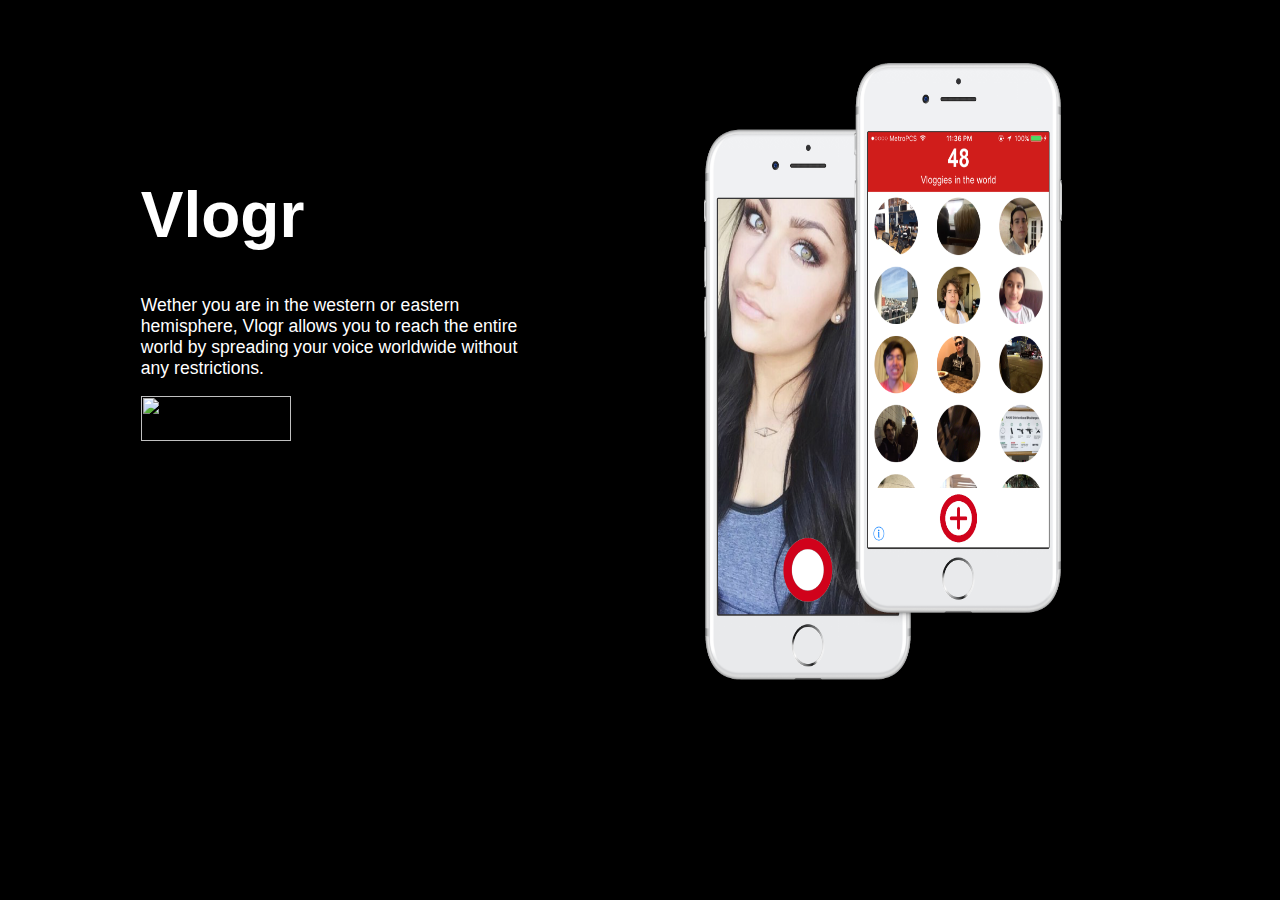
==== index.html @ fd60ba9f "files" ====
<!DOCTYPE html>


<head>
	<style type="text/css">

		* {
			font-family: "Montserrat", sans-serif;
			color: white;
		}

		html {

			background-image: url("./background.png");
			background-size: cover;
			background-repeat: no-repeat;
			background-position: center;

			background-color: black;

		}


		body {
			/*position: absolute;*/
			padding: 0;
			margin: 0;
		}



		.container {
			margin: 0;
			padding: 0;
			height: 100vh;
		}

/*Right Column*/
		.screenshotsImage {
			
			/*Position*/
			position: absolute;
			top: 7vh;
			left: 55vw;

			/*Dimensions*/
			height: 70%;
			width: 28%;

		}

/*Left Column */
		.downloadImage {

			width: 150px;
			height: 45px;
		}

		.leftColumn {
			position: absolute;
			top: 15vh;
			left: 11vw;

			height: 60vh;
			width: 30vw;
		}

		.productName {
			font-size: 4em;
			font-weight: bold;
		}

		.sell {
			font-size: 1.1em;

		}




/*Media Queries*/
		/*iphone*/
		@media (max-width: 600px){
			.leftColumn {
				width: 80vw;
				position: relative;
				left: 15%;
			}

			.screenshotsImage {
				display: none;
			}

			img {
				position: relative;
				left: 50px;
			}

			h1 {
				position: relative;
				left: 40px;


				color: white;
			}
		}


		@media (max-width: 800px){
	

			.screenshotsImage {
				height: 60%;
				width: 35%;
			}

		}

		/*iPhone 6 Plus*/
		@media (max-width: 414px) {

			.leftColumn {
				position: relative;
				top: 290px;

				margin: 0;
			}

			.productName {
				width: 100%;
				position: relative;
				left: 60px;
			}

			.downloadImage {
				position: relative;
				left: 70px;
			}

			.screenshotsImage {
				display: block;

				width: 180px;
				height: 220px;

				position: absolute;
				left: 130px;
			}

		}	


			/*iPhone 6*/
			@media (max-width: 375px) {
				.screenshotsImage {
					position: absolute;
					left: 100px;
				}

				.sell {
					position: relative;
					left: 15px;
				}

				.productName {
					position: relative;
					left: 50px;
				}

				.downloadImage {
					position: relative;
					left: 50px;
				}


				.leftColumn {
					position: relative;
					top: 270px;

					margin: 0;
				}
		}


		@media (max-width: 320px;) {
				.screenshotsImage {
						position: absolute;
						left: 79px;
					}

				.sell {
					position: relative;
					left: 28px;
				}
			}



	</style>

</head>

<body>

	<div class="container">

			<div class="leftColumn">
				<h1 class="productName">Vlogr</h1>
				<p class="sell">Wether you are in the western or eastern hemisphere, Vlogr allows you to reach the entire world by spreading your voice worldwide without any restrictions.</p>
				<img class="downloadImage" src="./AppStore.png">
			</div>
			
			<div class="rightColumn">
				<img class="screenshotsImage" src="./screenshots.png">
			</div>
			
	</div>
</body>
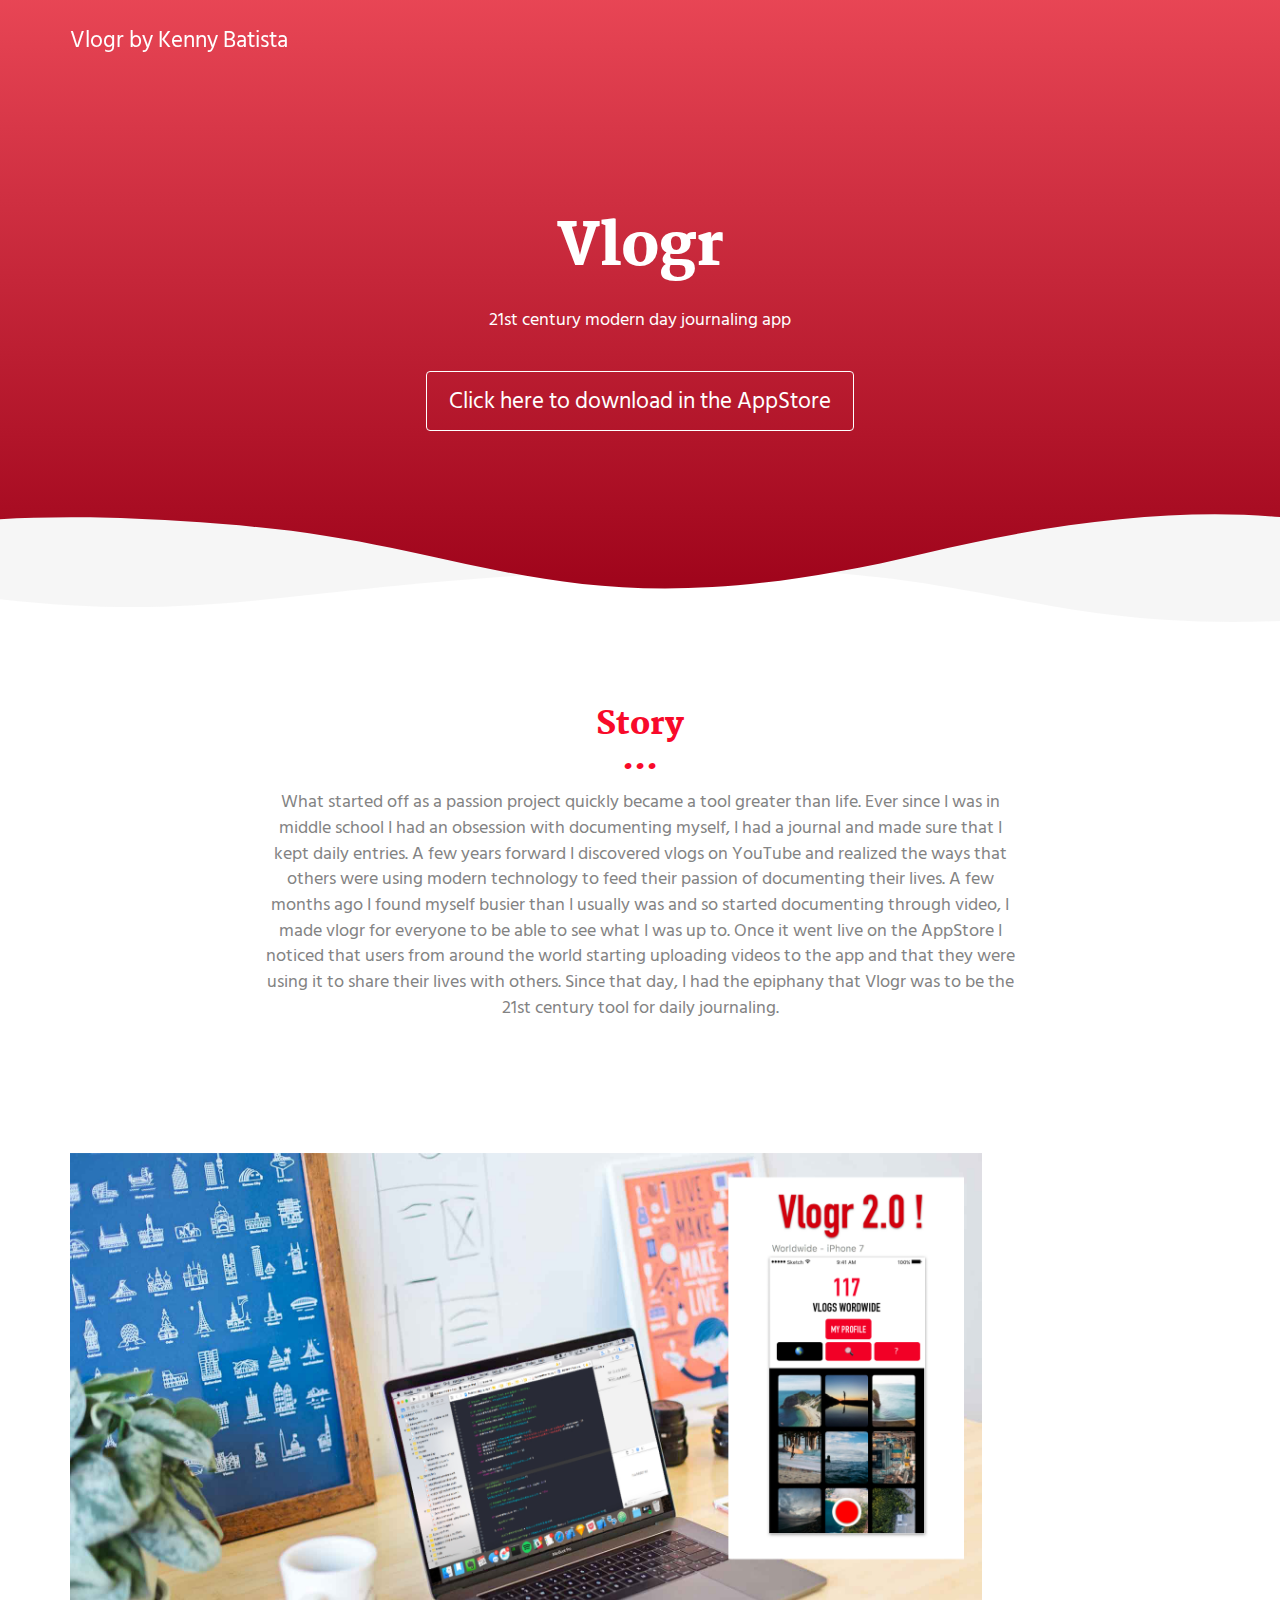
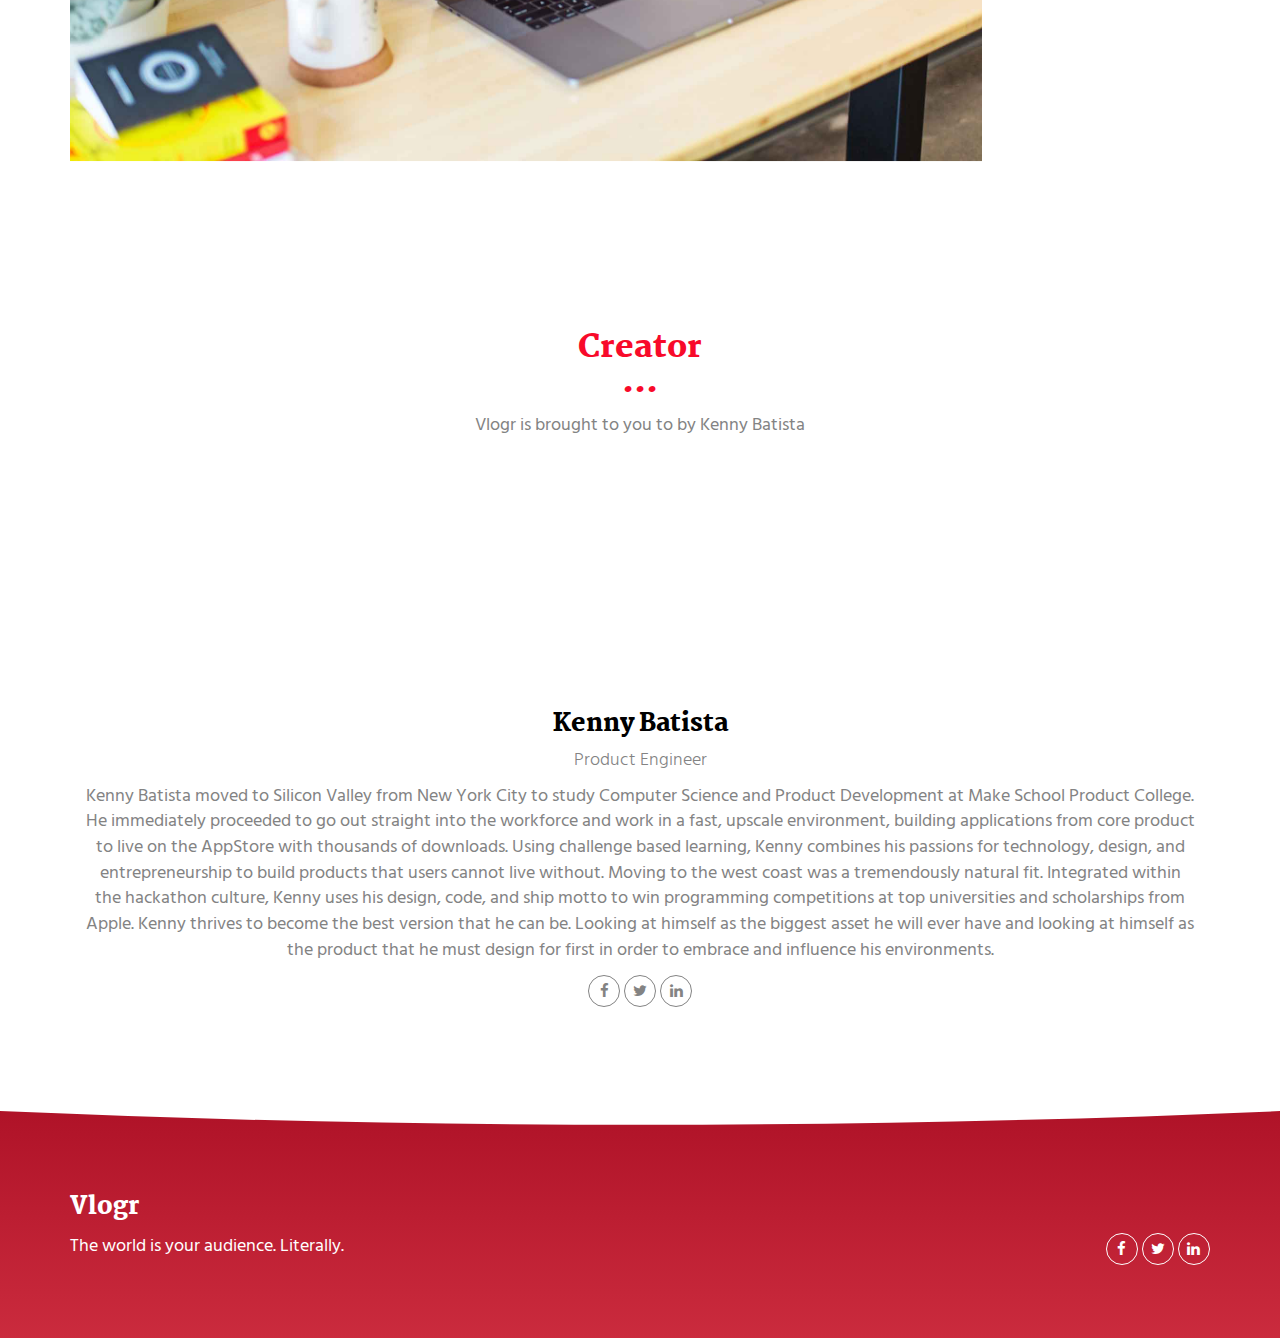
==== commit 411e9efc: "new files" ====
--- a/index.html
+++ b/index.html
@@ -1,218 +1,369 @@
 <!DOCTYPE html>
-
+<html lang="en">
 
 <head>
-	<style type="text/css">
-
-		* {
-			font-family: "Montserrat", sans-serif;
-			color: white;
-		}
-
-		html {
-
-			background-image: url("./background.png");
-			background-size: cover;
-			background-repeat: no-repeat;
-			background-position: center;
-
-			background-color: black;
-
-		}
-
-
-		body {
-			/*position: absolute;*/
-			padding: 0;
-			margin: 0;
-		}
-
-
-
-		.container {
-			margin: 0;
-			padding: 0;
-			height: 100vh;
-		}
-
-/*Right Column*/
-		.screenshotsImage {
-			
-			/*Position*/
-			position: absolute;
-			top: 7vh;
-			left: 55vw;
-
-			/*Dimensions*/
-			height: 70%;
-			width: 28%;
-
-		}
-
-/*Left Column */
-		.downloadImage {
-
-			width: 150px;
-			height: 45px;
-		}
-
-		.leftColumn {
-			position: absolute;
-			top: 15vh;
-			left: 11vw;
-
-			height: 60vh;
-			width: 30vw;
-		}
-
-		.productName {
-			font-size: 4em;
-			font-weight: bold;
-		}
-
-		.sell {
-			font-size: 1.1em;
-
-		}
-
-
-
-
-/*Media Queries*/
-		/*iphone*/
-		@media (max-width: 600px){
-			.leftColumn {
-				width: 80vw;
-				position: relative;
-				left: 15%;
-			}
-
-			.screenshotsImage {
-				display: none;
-			}
-
-			img {
-				position: relative;
-				left: 50px;
-			}
-
-			h1 {
-				position: relative;
-				left: 40px;
-
-
-				color: white;
-			}
-		}
-
-
-		@media (max-width: 800px){
-	
-
-			.screenshotsImage {
-				height: 60%;
-				width: 35%;
-			}
-
-		}
-
-		/*iPhone 6 Plus*/
-		@media (max-width: 414px) {
-
-			.leftColumn {
-				position: relative;
-				top: 290px;
-
-				margin: 0;
-			}
-
-			.productName {
-				width: 100%;
-				position: relative;
-				left: 60px;
-			}
-
-			.downloadImage {
-				position: relative;
-				left: 70px;
-			}
-
-			.screenshotsImage {
-				display: block;
-
-				width: 180px;
-				height: 220px;
-
-				position: absolute;
-				left: 130px;
-			}
-
-		}	
-
-
-			/*iPhone 6*/
-			@media (max-width: 375px) {
-				.screenshotsImage {
-					position: absolute;
-					left: 100px;
-				}
-
-				.sell {
-					position: relative;
-					left: 15px;
-				}
-
-				.productName {
-					position: relative;
-					left: 50px;
-				}
-
-				.downloadImage {
-					position: relative;
-					left: 50px;
-				}
-
-
-				.leftColumn {
-					position: relative;
-					top: 270px;
-
-					margin: 0;
-				}
-		}
-
-
-		@media (max-width: 320px;) {
-				.screenshotsImage {
-						position: absolute;
-						left: 79px;
-					}
-
-				.sell {
-					position: relative;
-					left: 28px;
-				}
-			}
-
-
-
-	</style>
-
-</head>
-
-<body>
-
-	<div class="container">
-
-			<div class="leftColumn">
-				<h1 class="productName">Vlogr</h1>
-				<p class="sell">Wether you are in the western or eastern hemisphere, Vlogr allows you to reach the entire world by spreading your voice worldwide without any restrictions.</p>
-				<img class="downloadImage" src="./AppStore.png">
-			</div>
-			
-			<div class="rightColumn">
-				<img class="screenshotsImage" src="./screenshots.png">
-			</div>
-			
-	</div>
-</body>
+  <meta charset="UTF-8">
+  <meta content="IE=edge" http-equiv="X-UA-Compatible">
+  <meta content="width=device-width,initial-scale=1" name="viewport">
+  <meta content="description" name="description">
+  <meta name="google" content="notranslate" />
+  <meta content="Vlogr App By Kenny Batista" name="author">
+
+  <!-- Disable tap highlight on IE -->
+  <meta name="msapplication-tap-highlight" content="no">
+
+
+  <link rel="apple-touch-icon" sizes="180x180" href="./assets/apple-icon-180x180.png">
+  <link href="./assets/favicon.ico" rel="icon">
+
+  <link href="" rel="stylesheet">
+
+
+  <title>Vlogr - Kenny Batista</title>
+
+<link href="./main.550dcf66.css" rel="stylesheet"></head>
+
+<body> <!-- Add your content of header -->
+<header>
+  <nav class="navbar navbar-default active">
+    <div class="container">
+      <div class="navbar-header">
+        <!-- <button type="button" class="navbar-toggle collapsed" data-toggle="collapse" data-target="#navbar-collapse" aria-expanded="false">
+          <span class="sr-only">Toggle navigation</span>
+          <span class="icon-bar"></span>
+          <span class="icon-bar"></span>
+          <span class="icon-bar"></span>
+        </button> -->
+        <a class="navbar-brand" href="./index.html" title="">
+          <!-- <img src="./assets/images/mashup-icon.svg" class="navbar-logo-img" alt=""> -->
+          Vlogr by Kenny Batista
+        </a>
+      </div>
+
+      <div class="collapse navbar-collapse" id="navbar-collapse">
+        <ul class="nav navbar-nav navbar-right">
+          <!-- <li><a href="./index.html" title="">Home</a></li> -->
+          <!-- <li><a href="./project.html" title="">Project</a></li>
+          <li>
+            <p>
+              <a href="./components.html" class="btn btn-default navbar-btn" title="">Components</a>
+            </p>
+          </li> -->
+
+        </ul>
+      </div>
+    </div>
+  </nav>
+</header>
+
+<!-- Add your site or app content here -->
+  <div class="hero-full-container background-image-container white-text-container">
+    <div class="container">
+      <div class="row">
+        <div class="col-xs-12">
+          <h1>Vlogr</h1>
+          <p>21st century modern day journaling app</p>
+          <br>
+          <a href="https://itunes.apple.com/us/app/vlogr-share-videos-with-the-world-in-one-place/id1194893793?mt=8" class="btn btn-default btn-lg" title="">Click here to download in the AppStore</a>
+          <!-- <p class="btn btn-default btn-lg">Scroll Down</p> -->
+        </div>
+      </div>
+    </div>
+  </div>
+
+  <div class="section-container">
+    <div class="container">
+      <div class="row">
+        <div class="col-xs-12 col-md-8 col-md-offset-2">
+          <div class="text-center">
+            <h2>Story</h2>
+            <p>What started off as a passion project quickly became a tool greater than life. Ever since I was in middle school I had an obsession with documenting myself, I had a journal and made sure that I kept daily entries. A few years forward I discovered vlogs on YouTube and realized the ways that others were using modern technology to feed their passion of documenting their lives. A few months ago I found myself busier than I usually was and so started documenting through video, I made vlogr for everyone to be able to see what I was up to. Once it went live on the AppStore I noticed that users from around the world starting uploading videos to the app and that they were using it to share their lives with others. Since that day, I had the epiphany that Vlogr was to be the 21st century tool for daily journaling. </p>
+          </div>
+       </div>
+      </div>
+    </div>
+  </div>
+
+  <div class="section-container">
+    <div class="container">
+      <div class="row">
+          <div class="col-xs-12">
+
+
+            <div id="carousel-example-generic" class="carousel carousel-fade slide" data-ride="carousel">
+
+                <div class="carousel-inner" role="listbox">
+
+                    <div class="item active">
+                        <img class="img-responsive" src="./assets/images/img-06.jpg" alt="First slide">
+                        <div class="carousel-caption card-shadow reveal">
+
+                          <h3>Behind the scenes</h3>
+                          <a class="left carousel-control" href="#carousel-example-generic" role="button" data-slide="prev">
+                            <i class="fa fa-chevron-left" aria-hidden="true"></i>
+                            <span class="sr-only">Previous</span>
+                          </a>
+                          <a class="right carousel-control" href="#carousel-example-generic" role="button" data-slide="next">
+                            <i class="fa fa-chevron-right" aria-hidden="true"></i>
+                            <span class="sr-only">Next</span>
+                          </a>
+                          <p>
+                            The current version of Vlogr out there is 1.0. Stay tuned for 2.0 as we bring you a new beautifully streamlined user interface with a more pleasant look. We will also bring new functions with daily topics to talk about.
+                          </p>
+
+                          <!-- <p>
+                            Quisque tempor, ligula pharetra luctus elementum, arcu nisl suscipit ante, pharetra commodo dui est et enim. Sed eu vestibulum elit. Donec ut libero non.
+                          </p> -->
+                          <!-- <a href="./project.html" class="btn btn-primary" title="">
+                            Discover
+                          </a> -->
+                        </div>
+                    </div>
+                    <div class="item">
+                        <img class="img-responsive" src="./assets/images/img-07.jpg" alt="First slide">
+                        <div class="carousel-caption card-shadow reveal">
+
+                          <h3>The App</h3>
+                            <a class="left carousel-control" href="#carousel-example-generic" role="button" data-slide="prev">
+                              <i class="fa fa-chevron-left" aria-hidden="true"></i>
+                              <span class="sr-only">Previous</span>
+                            </a>
+                            <a class="right carousel-control" href="#carousel-example-generic" role="button" data-slide="next">
+                              <i class="fa fa-chevron-right" aria-hidden="true"></i>
+                              <span class="sr-only">Next</span>
+                            </a>
+                          <p>
+                            Using an app has never been easier before. Vlogr brings intuitiveness first, allowing the user to use the app without the need of instructions. With a simple tap of the call to action button at the bottom of the screen, the user will be be presented with a camera view allowing for recording.
+                          </p>
+
+                          <!-- <p>
+                            Quisque tempor, ligula pharetra luctus elementum, arcu nisl suscipit ante, pharetra commodo dui est et enim. Sed eu vestibulum elit. Donec ut libero non.
+                          </p> -->
+                          <!-- <a href="./project.html" class="btn btn-primary" title="">
+                            Discover
+                          </a> -->
+                        </div>
+                    </div>
+                </div>
+
+            </div>
+
+
+          </div>
+
+        </div>
+
+    </div>
+  </div>
+
+  <div class="section-container">
+    <div class="container text-center">
+      <div class="row section-container-spacer">
+        <div class="col-xs-12 col-md-12">
+          <h2>Creator</h2>
+          <p>Vlogr is brought to you to by Kenny Batista</p>
+        </div>
+      </div>
+      <!-- <div class="row">
+        <div class="col-xs-12 col-md-4">
+          <img src="./assets/images/profil-01.jpg" alt="" class="reveal img-responsive reveal-content image-center">
+          <h3>John Snow</h3>
+          <h4>UX designer</h4>
+          <p>Sed elementum vehicula nisl, a egestas velit rhoncus nec.Cras vel sapien tincidunt, lacinia risus vel, imperdiet neque.</p>
+          <p>
+            <a href="https://facebook.com/" class="social-round-icon fa-icon" title="">
+              <i class="fa fa-facebook" aria-hidden="true"></i>
+            </a>
+            <a href="https://twitter.com/" class="social-round-icon fa-icon" title="">
+              <i class="fa fa-twitter" aria-hidden="true"></i>
+            </a>
+            <a href="https://www.linkedin.com/" class="social-round-icon fa-icon" title="">
+              <i class="fa fa-linkedin" aria-hidden="true"></i>
+            </a>
+          </p>
+        </div> -->
+
+        <div class="col-xs-12">
+          <img src="./assets/images/profil-02.jpg" alt="" class="reveal img-responsive reveal-content image-center">
+          <h3>Kenny Batista</h3>
+          <h4>Product Engineer</h4>
+          <p>Kenny Batista moved to Silicon Valley from New York City to study Computer Science and Product Development at Make School Product College. He immediately proceeded to go out straight into the workforce and work in a fast, upscale environment, building applications from core product to live on the AppStore with thousands of downloads.
+
+Using challenge based learning, Kenny combines his passions for technology, design, and entrepreneurship to build products that users cannot live without. Moving to the west coast was a tremendously natural fit. Integrated within the hackathon culture, Kenny uses his design, code, and ship motto to win programming competitions at top universities and scholarships from Apple.
+
+Kenny thrives to become the best version that he can be. Looking at himself as the biggest asset he will ever have and looking at himself as the product that he must design for first in order to embrace and influence his environments.
+</p>
+          <p>
+            <a href="https://facebook.com/kennybatista1" class="social-round-icon fa-icon" title="">
+              <i class="fa fa-facebook" aria-hidden="true"></i>
+            </a>
+            <a href="https://twitter.com/kennybatista" class="social-round-icon fa-icon" title="">
+              <i class="fa fa-twitter" aria-hidden="true"></i>
+            </a>
+            <a href="https://www.linkedin.com/in/kennybatista" class="social-round-icon fa-icon" title="">
+              <i class="fa fa-linkedin" aria-hidden="true"></i>
+            </a>
+          </p>
+        </div>
+        <!-- <div class="col-xs-12 col-md-4">
+          <img src="./assets/images/profil-03.jpg" alt="" class="reveal img-responsive reveal-content image-center">
+          <h3>Gregor Clegane</h3>
+          <h4>Developer</h4>
+          <p>Busce rutrum nisi non dui placerat sodales. Vivamus feugiat rutrum malesuada. Nulla volutpat sapien ac gravida varius</p>
+          <p>
+            <a href="https://facebook.com/" class="social-round-icon fa-icon" title="">
+              <i class="fa fa-facebook" aria-hidden="true"></i>
+            </a>
+            <a href="https://twitter.com/" class="social-round-icon fa-icon" title="">
+              <i class="fa fa-twitter" aria-hidden="true"></i>
+            </a>
+            <a href="https://www.linkedin.com/" class="social-round-icon fa-icon" title="">
+              <i class="fa fa-linkedin" aria-hidden="true"></i>
+            </a>
+          </p>
+        </div> -->
+      </div>
+    </div>
+  </div>
+<!--
+  <div class="section-container">
+    <div class="container text-center">
+      <div class="row section-container-spacer">
+        <div class="col-xs-12 col-md-12">
+          <h2 class="text-center">Customers</h2>
+          <p>Praesent at feugiat est, at faucibus ipsum. Aenean condimentum mauris vel malesuada pulvinar. <br>Vestibulum sit amet hendrerit leo, quis vehicula mi.</p>
+        </div>
+      </div>
+      <div class="row">
+        <div class="col-xs-12 col-md-4">
+          <img src="./assets/images/logo-01.png" alt="" class="img-responsive reveal-content image-center">
+
+        </div>
+
+        <div class="col-xs-12 col-md-4">
+          <img src="./assets/images/logo-02.png" alt="" class="img-responsive reveal-content image-center">
+        </div>
+        <div class="col-xs-12 col-md-4">
+          <img src="./assets/images/logo-03.png" alt="" class="img-responsive reveal-content image-center">
+        </div>
+      </div>
+    </div>
+  </div>
+
+
+  <div class="section-container contact-container">
+    <div class="container">
+      <div class="row">
+        <div class="col-xs-12 col-md-12">
+          <div class="section-container-spacer">
+            <h2 class="text-center">Get in touch</h2>
+            <p class="text-center">Lorem ipsum dolor sit amet, consectetur adipisicing elit, sed do eiusmod
+            tempor incididunt ut labore et dolore magna aliqua.</p>
+          </div>
+          <div class="card-container">
+            <div class="card card-shadow col-xs-10 col-xs-offset-1 col-md-8 col-md-offset-2 reveal">
+              <form action="" class="reveal-content">
+                <div class="row">
+                  <div class="col-md-7">
+                    <div class="form-group">
+                      <input type="email" class="form-control" id="email" placeholder="Email">
+                    </div>
+                    <div class="form-group">
+                      <input type="text" class="form-control" id="subject" placeholder="Subject">
+                    </div>
+                    <div class="form-group">
+                      <textarea class="form-control" rows="3" placeholder="Enter your message"></textarea>
+                    </div>
+                    <button type="submit" class="btn btn-primary">Send message</button>
+                  </div>
+                  <div class="col-md-5">
+                    <ul class="list-unstyled address-container">
+                      <li>
+                        <span class="fa-icon">
+                          <i class="fa fa-phone" aria-hidden="true"></i>
+                        </span>
+                        + 33 9 07 45 12 65
+                      </li>
+                      <li>
+                        <span class="fa-icon">
+                          <i class="fa fa fa-map-o" aria-hidden="true"></i>
+                        </span>
+                        42 rue Moulbert 75016 Paris
+                      </li>
+                    </ul>
+                  </div>
+                </div>
+              </form>
+            </div>
+            <div class="card-image col-xs-12" style="background-image: url('/assets/images/img-01.jpg')">
+            </div>
+          </div>
+        </div>
+      </div>
+    </div>
+  </div> -->
+
+<script>
+  document.addEventListener("DOMContentLoaded", function (event) {
+    navbarFixedTopAnimation();
+  });
+</script>
+
+<footer class="footer-container white-text-container">
+  <div class="container">
+    <div class="row">
+
+
+      <div class="col-xs-12">
+        <h3>Vlogr</h3>
+
+        <div class="row">
+          <div class="col-xs-12 col-sm-7">
+            <p>
+              The world is your audience. Literally.
+            </p>
+          </div>
+          <div class="col-xs-12 col-sm-5">
+            <p class="text-right">
+              <a href="https://www.facebook.com/findrapp/" class="social-round-icon white-round-icon fa-icon" title="">
+                <i class="fa fa-facebook" aria-hidden="true"></i>
+              </a>
+              <a href="https://twitter.com/findr_app" class="social-round-icon white-round-icon fa-icon" title="">
+                <i class="fa fa-twitter" aria-hidden="true"></i>
+              </a>
+              <a href="https://www.linkedin.com/in/kennybatista" class="social-round-icon white-round-icon fa-icon" title="">
+                <i class="fa fa-linkedin" aria-hidden="true"></i>
+              </a>
+            </p>
+          </div>
+        </div>
+
+
+      </div>
+    </div>
+  </div>
+</footer>
+
+<script>
+  document.addEventListener("DOMContentLoaded", function (event) {
+    navActivePage();
+    scrollRevelation('.reveal');
+  });
+</script>
+
+<!-- Google Analytics: change UA-XXXXX-X to be your site's ID
+
+<script>
+  (function (i, s, o, g, r, a, m) {
+    i['GoogleAnalyticsObject'] = r; i[r] = i[r] || function () {
+      (i[r].q = i[r].q || []).push(arguments)
+    }, i[r].l = 1 * new Date(); a = s.createElement(o),
+      m = s.getElementsByTagName(o)[0]; a.async = 1; a.src = g; m.parentNode.insertBefore(a, m)
+  })(window, document, 'script', '//www.google-analytics.com/analytics.js', 'ga');
+  ga('create', 'UA-XXXXX-X', 'auto');
+  ga('send', 'pageview');
+</script>
+
+--> <script type="text/javascript" src="./main.0cf8b554.js"></script></body>
+
+</html>
--- a/main.550dcf66.css
+++ b/main.550dcf66.css
@@ -0,0 +1,9 @@
+@import url(https://fonts.googleapis.com/css?family=Hind+Siliguri:300,600|Martel:400,900);@import url(https://maxcdn.bootstrapcdn.com/font-awesome/4.7.0/css/font-awesome.min.css);/*!
+ * Bootstrap v3.3.7 (http://getbootstrap.com)
+ * Copyright 2011-2016 Twitter, Inc.
+ * Licensed under MIT (https://github.com/twbs/bootstrap/blob/master/LICENSE)
+ */
+/*! normalize.css v3.0.3 | MIT License | github.com/necolas/normalize.css */html{font-family:sans-serif;-ms-text-size-adjust:100%;-webkit-text-size-adjust:100%}body{margin:0}article,aside,details,figcaption,figure,footer,header,hgroup,main,menu,nav,section,summary{display:block}audio,canvas,progress,video{display:inline-block;vertical-align:baseline}audio:not([controls]){display:none;height:0}[hidden],template{display:none}a{background-color:transparent}a:active,a:hover{outline:0}abbr[title]{border-bottom:1px dotted}b,strong{font-weight:700}dfn{font-style:italic}h1{font-size:2em;margin:.67em 0}mark{background:#ff0;color:#000}small{font-size:80%}sub,sup{font-size:75%;line-height:0;position:relative;vertical-align:baseline}sup{top:-.5em}sub{bottom:-.25em}img{border:0}svg:not(:root){overflow:hidden}figure{margin:1em 40px}hr{box-sizing:content-box;height:0}pre{overflow:auto}code,kbd,pre,samp{font-family:monospace,monospace;font-size:1em}button,input,optgroup,select,textarea{color:inherit;font:inherit;margin:0}button{overflow:visible}button,select{text-transform:none}button,html input[type=button],input[type=reset],input[type=submit]{-webkit-appearance:button;cursor:pointer}button[disabled],html input[disabled]{cursor:default}button::-moz-focus-inner,input::-moz-focus-inner{border:0;padding:0}input{line-height:normal}input[type=checkbox],input[type=radio]{box-sizing:border-box;padding:0}input[type=number]::-webkit-inner-spin-button,input[type=number]::-webkit-outer-spin-button{height:auto}input[type=search]{-webkit-appearance:textfield;box-sizing:content-box}input[type=search]::-webkit-search-cancel-button,input[type=search]::-webkit-search-decoration{-webkit-appearance:none}fieldset{border:1px solid silver;margin:0 2px;padding:.35em .625em .75em}textarea{overflow:auto}optgroup{font-weight:700}table{border-collapse:collapse;border-spacing:0}td,th{padding:0}
+
+/*! Source: https://github.com/h5bp/html5-boilerplate/blob/master/src/css/main.css */@media print{*,:after,:before{background:transparent!important;color:#000!important;box-shadow:none!important;text-shadow:none!important}a,a:visited{text-decoration:underline}a[href]:after{content:" (" attr(href) ")"}abbr[title]:after{content:" (" attr(title) ")"}a[href^="#"]:after,a[href^="javascript:"]:after{content:""}blockquote,pre{border:1px solid #999;page-break-inside:avoid}thead{display:table-header-group}img,tr{page-break-inside:avoid}img{max-width:100%!important}h2,h3,p{orphans:3;widows:3}h2,h3{page-break-after:avoid}.navbar{display:none}.btn>.caret,.dropup>.btn>.caret{border-top-color:#000!important}.label{border:1px solid #000}.table{border-collapse:collapse!important}.table td,.table th{background-color:#fff!important}.table-bordered td,.table-bordered th{border:1px solid #ddd!important}}*,:after,:before{-webkit-box-sizing:border-box;-moz-box-sizing:border-box;box-sizing:border-box}html{font-size:10px;-webkit-tap-highlight-color:transparent}body{font-family:Hind Siliguri,Helvetica,Arial,sans-serif;font-size:18px;line-height:1.42857;color:#838383;background-color:#fff}button,input,select,textarea{font-family:inherit;font-size:inherit;line-height:inherit}a{color:#F80A2A;text-decoration:none}a:focus,a:hover{color:#1045a4;text-decoration:underline}a:focus{outline:5px auto -webkit-focus-ring-color;outline-offset:-2px}figure{margin:0}img{vertical-align:middle}.img-responsive{display:block;max-width:100%;height:auto}.img-rounded{border-radius:4px}.img-thumbnail{padding:4px;line-height:1.42857;background-color:#fff;border:1px solid #ddd;border-radius:2px;-webkit-transition:all .2s ease-in-out;-o-transition:all .2s ease-in-out;transition:all .2s ease-in-out;display:inline-block;max-width:100%;height:auto}.img-circle{border-radius:50%}hr{margin-top:25px;margin-bottom:25px;border:0;border-top:1px solid #eee}.sr-only{position:absolute;width:1px;height:1px;margin:-1px;padding:0;overflow:hidden;clip:rect(0,0,0,0);border:0}.sr-only-focusable:active,.sr-only-focusable:focus{position:static;width:auto;height:auto;margin:0;overflow:visible;clip:auto}[role=button]{cursor:pointer}.h1,.h2,.h3,.h4,.h5,.h6,h1,h2,h3,h4,h5,h6{font-family:Martel,Times New Roman,Times,serif;font-weight:900;line-height:1.1;color:#F80A2A}.h1 .small,.h1 small,.h2 .small,.h2 small,.h3 .small,.h3 small,.h4 .small,.h4 small,.h5 .small,.h5 small,.h6 .small,.h6 small,h1 .small,h1 small,h2 .small,h2 small,h3 .small,h3 small,h4 .small,h4 small,h5 .small,h5 small,h6 .small,h6 small{font-weight:400;line-height:1;color:#777}.h1,.h2,.h3,h1,h2,h3{margin-top:25px;margin-bottom:12.5px}.h1 .small,.h1 small,.h2 .small,.h2 small,.h3 .small,.h3 small,h1 .small,h1 small,h2 .small,h2 small,h3 .small,h3 small{font-size:65%}.h4,.h5,.h6,h4,h5,h6{margin-top:12.5px;margin-bottom:12.5px}.h4 .small,.h4 small,.h5 .small,.h5 small,.h6 .small,.h6 small,h4 .small,h4 small,h5 .small,h5 small,h6 .small,h6 small{font-size:75%}.h1,h1{font-size:59px}.h2,h2{font-size:31px}.h3,h3{font-size:24px}.h4,.h5,h4,h5{font-size:18px}.h6,h6{font-size:16px}p{margin:0 0 12.5px}.lead{margin-bottom:25px;font-size:20px;font-weight:300;line-height:1.4}@media (min-width:768px){.lead{font-size:27px}}.small,small{font-size:77%}.mark,mark{background-color:#fcf8e3;padding:.2em}.text-left{text-align:left}.text-right{text-align:right}.text-center{text-align:center}.text-justify{text-align:justify}.text-nowrap{white-space:nowrap}.text-lowercase{text-transform:lowercase}.initialism,.text-uppercase{text-transform:uppercase}.text-capitalize{text-transform:capitalize}.text-muted{color:#777}.text-primary{color:#F80A2A}a.text-primary:focus,a.text-primary:hover{color:#124fbb}.text-success{color:#fff}a.text-success:focus,a.text-success:hover{color:#e6e6e6}.text-info{color:#31708f}a.text-info:focus,a.text-info:hover{color:#245269}.text-warning{color:#8a6d3b}a.text-warning:focus,a.text-warning:hover{color:#66512c}.text-danger{color:#fff}a.text-danger:focus,a.text-danger:hover{color:#e6e6e6}.bg-primary{color:#fff;background-color:#F80A2A}a.bg-primary:focus,a.bg-primary:hover{background-color:#124fbb}.bg-success{background-color:#08005f}a.bg-success:focus,a.bg-success:hover{background-color:#04002c}.bg-info{background-color:#d9edf7}a.bg-info:focus,a.bg-info:hover{background-color:#afd9ee}.bg-warning{background-color:#fcf8e3}a.bg-warning:focus,a.bg-warning:hover{background-color:#f7ecb5}.bg-danger{background-color:#ca044b}a.bg-danger:focus,a.bg-danger:hover{background-color:#980338}.page-header{padding-bottom:11.5px;margin:50px 0 25px;border-bottom:1px solid #eee}ol,ul{margin-top:0;margin-bottom:12.5px}ol ol,ol ul,ul ol,ul ul{margin-bottom:0}.list-inline,.list-unstyled{padding-left:0;list-style:none}.list-inline{margin-left:-5px}.list-inline>li{display:inline-block;padding-left:5px;padding-right:5px}dl{margin-top:0;margin-bottom:25px}dd,dt{line-height:1.42857}dt{font-weight:700}dd{margin-left:0}.dl-horizontal dd:after,.dl-horizontal dd:before{content:" ";display:table}.dl-horizontal dd:after{clear:both}@media (min-width:768px){.dl-horizontal dt{float:left;width:160px;clear:left;text-align:right;overflow:hidden;text-overflow:ellipsis;white-space:nowrap}.dl-horizontal dd{margin-left:180px}}abbr[data-original-title],abbr[title]{cursor:help;border-bottom:1px dotted #777}.initialism{font-size:90%}blockquote{padding:12.5px 25px;margin:0 0 25px;font-size:22.5px;border-left:5px solid #eee}blockquote ol:last-child,blockquote p:last-child,blockquote ul:last-child{margin-bottom:0}blockquote .small,blockquote footer,blockquote small{display:block;font-size:80%;line-height:1.42857;color:#777}blockquote .small:before,blockquote footer:before,blockquote small:before{content:"\2014   \A0"}.blockquote-reverse,blockquote.pull-right{padding-right:15px;padding-left:0;border-right:5px solid #eee;border-left:0;text-align:right}.blockquote-reverse .small:before,.blockquote-reverse footer:before,.blockquote-reverse small:before,blockquote.pull-right .small:before,blockquote.pull-right footer:before,blockquote.pull-right small:before{content:""}.blockquote-reverse .small:after,.blockquote-reverse footer:after,.blockquote-reverse small:after,blockquote.pull-right .small:after,blockquote.pull-right footer:after,blockquote.pull-right small:after{content:"\A0   \2014"}address{margin-bottom:25px;font-style:normal;line-height:1.42857}code,kbd,pre,samp{font-family:Menlo,Monaco,Consolas,Courier New,monospace}code{color:#c7254e;background-color:#f9f2f4}code,kbd{padding:2px 4px;font-size:90%;border-radius:2px}kbd{color:#fff;background-color:#333;box-shadow:inset 0 -1px 0 rgba(0,0,0,.25)}kbd kbd{padding:0;font-size:100%;font-weight:700;box-shadow:none}pre{display:block;padding:12px;margin:0 0 12.5px;font-size:17px;line-height:1.42857;word-break:break-all;word-wrap:break-word;color:#333;background-color:#f5f5f5;border:1px solid #ccc;border-radius:2px}pre code{padding:0;font-size:inherit;color:inherit;white-space:pre-wrap;background-color:transparent;border-radius:0}.pre-scrollable{max-height:340px;overflow-y:scroll}.container{margin-right:auto;margin-left:auto;padding-left:15px;padding-right:15px}.container:after,.container:before{content:" ";display:table}.container:after{clear:both}@media (min-width:768px){.container{width:750px}}@media (min-width:992px){.container{width:970px}}@media (min-width:1200px){.container{width:1170px}}.container-fluid{margin-right:auto;margin-left:auto;padding-left:15px;padding-right:15px}.container-fluid:after,.container-fluid:before{content:" ";display:table}.container-fluid:after{clear:both}.row{margin-left:-15px;margin-right:-15px}.row:after,.row:before{content:" ";display:table}.row:after{clear:both}.col-lg-1,.col-lg-2,.col-lg-3,.col-lg-4,.col-lg-5,.col-lg-6,.col-lg-7,.col-lg-8,.col-lg-9,.col-lg-10,.col-lg-11,.col-lg-12,.col-md-1,.col-md-2,.col-md-3,.col-md-4,.col-md-5,.col-md-6,.col-md-7,.col-md-8,.col-md-9,.col-md-10,.col-md-11,.col-md-12,.col-sm-1,.col-sm-2,.col-sm-3,.col-sm-4,.col-sm-5,.col-sm-6,.col-sm-7,.col-sm-8,.col-sm-9,.col-sm-10,.col-sm-11,.col-sm-12,.col-xs-1,.col-xs-2,.col-xs-3,.col-xs-4,.col-xs-5,.col-xs-6,.col-xs-7,.col-xs-8,.col-xs-9,.col-xs-10,.col-xs-11,.col-xs-12{position:relative;min-height:1px;padding-left:15px;padding-right:15px}.col-xs-1,.col-xs-2,.col-xs-3,.col-xs-4,.col-xs-5,.col-xs-6,.col-xs-7,.col-xs-8,.col-xs-9,.col-xs-10,.col-xs-11,.col-xs-12{float:left}.col-xs-1{width:8.33333%}.col-xs-2{width:16.66667%}.col-xs-3{width:25%}.col-xs-4{width:33.33333%}.col-xs-5{width:41.66667%}.col-xs-6{width:50%}.col-xs-7{width:58.33333%}.col-xs-8{width:66.66667%}.col-xs-9{width:75%}.col-xs-10{width:83.33333%}.col-xs-11{width:91.66667%}.col-xs-12{width:100%}.col-xs-pull-0{right:auto}.col-xs-pull-1{right:8.33333%}.col-xs-pull-2{right:16.66667%}.col-xs-pull-3{right:25%}.col-xs-pull-4{right:33.33333%}.col-xs-pull-5{right:41.66667%}.col-xs-pull-6{right:50%}.col-xs-pull-7{right:58.33333%}.col-xs-pull-8{right:66.66667%}.col-xs-pull-9{right:75%}.col-xs-pull-10{right:83.33333%}.col-xs-pull-11{right:91.66667%}.col-xs-pull-12{right:100%}.col-xs-push-0{left:auto}.col-xs-push-1{left:8.33333%}.col-xs-push-2{left:16.66667%}.col-xs-push-3{left:25%}.col-xs-push-4{left:33.33333%}.col-xs-push-5{left:41.66667%}.col-xs-push-6{left:50%}.col-xs-push-7{left:58.33333%}.col-xs-push-8{left:66.66667%}.col-xs-push-9{left:75%}.col-xs-push-10{left:83.33333%}.col-xs-push-11{left:91.66667%}.col-xs-push-12{left:100%}.col-xs-offset-0{margin-left:0}.col-xs-offset-1{margin-left:8.33333%}.col-xs-offset-2{margin-left:16.66667%}.col-xs-offset-3{margin-left:25%}.col-xs-offset-4{margin-left:33.33333%}.col-xs-offset-5{margin-left:41.66667%}.col-xs-offset-6{margin-left:50%}.col-xs-offset-7{margin-left:58.33333%}.col-xs-offset-8{margin-left:66.66667%}.col-xs-offset-9{margin-left:75%}.col-xs-offset-10{margin-left:83.33333%}.col-xs-offset-11{margin-left:91.66667%}.col-xs-offset-12{margin-left:100%}@media (min-width:768px){.col-sm-1,.col-sm-2,.col-sm-3,.col-sm-4,.col-sm-5,.col-sm-6,.col-sm-7,.col-sm-8,.col-sm-9,.col-sm-10,.col-sm-11,.col-sm-12{float:left}.col-sm-1{width:8.33333%}.col-sm-2{width:16.66667%}.col-sm-3{width:25%}.col-sm-4{width:33.33333%}.col-sm-5{width:41.66667%}.col-sm-6{width:50%}.col-sm-7{width:58.33333%}.col-sm-8{width:66.66667%}.col-sm-9{width:75%}.col-sm-10{width:83.33333%}.col-sm-11{width:91.66667%}.col-sm-12{width:100%}.col-sm-pull-0{right:auto}.col-sm-pull-1{right:8.33333%}.col-sm-pull-2{right:16.66667%}.col-sm-pull-3{right:25%}.col-sm-pull-4{right:33.33333%}.col-sm-pull-5{right:41.66667%}.col-sm-pull-6{right:50%}.col-sm-pull-7{right:58.33333%}.col-sm-pull-8{right:66.66667%}.col-sm-pull-9{right:75%}.col-sm-pull-10{right:83.33333%}.col-sm-pull-11{right:91.66667%}.col-sm-pull-12{right:100%}.col-sm-push-0{left:auto}.col-sm-push-1{left:8.33333%}.col-sm-push-2{left:16.66667%}.col-sm-push-3{left:25%}.col-sm-push-4{left:33.33333%}.col-sm-push-5{left:41.66667%}.col-sm-push-6{left:50%}.col-sm-push-7{left:58.33333%}.col-sm-push-8{left:66.66667%}.col-sm-push-9{left:75%}.col-sm-push-10{left:83.33333%}.col-sm-push-11{left:91.66667%}.col-sm-push-12{left:100%}.col-sm-offset-0{margin-left:0}.col-sm-offset-1{margin-left:8.33333%}.col-sm-offset-2{margin-left:16.66667%}.col-sm-offset-3{margin-left:25%}.col-sm-offset-4{margin-left:33.33333%}.col-sm-offset-5{margin-left:41.66667%}.col-sm-offset-6{margin-left:50%}.col-sm-offset-7{margin-left:58.33333%}.col-sm-offset-8{margin-left:66.66667%}.col-sm-offset-9{margin-left:75%}.col-sm-offset-10{margin-left:83.33333%}.col-sm-offset-11{margin-left:91.66667%}.col-sm-offset-12{margin-left:100%}}@media (min-width:992px){.col-md-1,.col-md-2,.col-md-3,.col-md-4,.col-md-5,.col-md-6,.col-md-7,.col-md-8,.col-md-9,.col-md-10,.col-md-11,.col-md-12{float:left}.col-md-1{width:8.33333%}.col-md-2{width:16.66667%}.col-md-3{width:25%}.col-md-4{width:33.33333%}.col-md-5{width:41.66667%}.col-md-6{width:50%}.col-md-7{width:58.33333%}.col-md-8{width:66.66667%}.col-md-9{width:75%}.col-md-10{width:83.33333%}.col-md-11{width:91.66667%}.col-md-12{width:100%}.col-md-pull-0{right:auto}.col-md-pull-1{right:8.33333%}.col-md-pull-2{right:16.66667%}.col-md-pull-3{right:25%}.col-md-pull-4{right:33.33333%}.col-md-pull-5{right:41.66667%}.col-md-pull-6{right:50%}.col-md-pull-7{right:58.33333%}.col-md-pull-8{right:66.66667%}.col-md-pull-9{right:75%}.col-md-pull-10{right:83.33333%}.col-md-pull-11{right:91.66667%}.col-md-pull-12{right:100%}.col-md-push-0{left:auto}.col-md-push-1{left:8.33333%}.col-md-push-2{left:16.66667%}.col-md-push-3{left:25%}.col-md-push-4{left:33.33333%}.col-md-push-5{left:41.66667%}.col-md-push-6{left:50%}.col-md-push-7{left:58.33333%}.col-md-push-8{left:66.66667%}.col-md-push-9{left:75%}.col-md-push-10{left:83.33333%}.col-md-push-11{left:91.66667%}.col-md-push-12{left:100%}.col-md-offset-0{margin-left:0}.col-md-offset-1{margin-left:8.33333%}.col-md-offset-2{margin-left:16.66667%}.col-md-offset-3{margin-left:25%}.col-md-offset-4{margin-left:33.33333%}.col-md-offset-5{margin-left:41.66667%}.col-md-offset-6{margin-left:50%}.col-md-offset-7{margin-left:58.33333%}.col-md-offset-8{margin-left:66.66667%}.col-md-offset-9{margin-left:75%}.col-md-offset-10{margin-left:83.33333%}.col-md-offset-11{margin-left:91.66667%}.col-md-offset-12{margin-left:100%}}@media (min-width:1200px){.col-lg-1,.col-lg-2,.col-lg-3,.col-lg-4,.col-lg-5,.col-lg-6,.col-lg-7,.col-lg-8,.col-lg-9,.col-lg-10,.col-lg-11,.col-lg-12{float:left}.col-lg-1{width:8.33333%}.col-lg-2{width:16.66667%}.col-lg-3{width:25%}.col-lg-4{width:33.33333%}.col-lg-5{width:41.66667%}.col-lg-6{width:50%}.col-lg-7{width:58.33333%}.col-lg-8{width:66.66667%}.col-lg-9{width:75%}.col-lg-10{width:83.33333%}.col-lg-11{width:91.66667%}.col-lg-12{width:100%}.col-lg-pull-0{right:auto}.col-lg-pull-1{right:8.33333%}.col-lg-pull-2{right:16.66667%}.col-lg-pull-3{right:25%}.col-lg-pull-4{right:33.33333%}.col-lg-pull-5{right:41.66667%}.col-lg-pull-6{right:50%}.col-lg-pull-7{right:58.33333%}.col-lg-pull-8{right:66.66667%}.col-lg-pull-9{right:75%}.col-lg-pull-10{right:83.33333%}.col-lg-pull-11{right:91.66667%}.col-lg-pull-12{right:100%}.col-lg-push-0{left:auto}.col-lg-push-1{left:8.33333%}.col-lg-push-2{left:16.66667%}.col-lg-push-3{left:25%}.col-lg-push-4{left:33.33333%}.col-lg-push-5{left:41.66667%}.col-lg-push-6{left:50%}.col-lg-push-7{left:58.33333%}.col-lg-push-8{left:66.66667%}.col-lg-push-9{left:75%}.col-lg-push-10{left:83.33333%}.col-lg-push-11{left:91.66667%}.col-lg-push-12{left:100%}.col-lg-offset-0{margin-left:0}.col-lg-offset-1{margin-left:8.33333%}.col-lg-offset-2{margin-left:16.66667%}.col-lg-offset-3{margin-left:25%}.col-lg-offset-4{margin-left:33.33333%}.col-lg-offset-5{margin-left:41.66667%}.col-lg-offset-6{margin-left:50%}.col-lg-offset-7{margin-left:58.33333%}.col-lg-offset-8{margin-left:66.66667%}.col-lg-offset-9{margin-left:75%}.col-lg-offset-10{margin-left:83.33333%}.col-lg-offset-11{margin-left:91.66667%}.col-lg-offset-12{margin-left:100%}}table{background-color:transparent}caption{padding-top:8px;padding-bottom:8px;color:#777}caption,th{text-align:left}.table{width:100%;max-width:100%;margin-bottom:25px}.table>tbody>tr>td,.table>tbody>tr>th,.table>tfoot>tr>td,.table>tfoot>tr>th,.table>thead>tr>td,.table>thead>tr>th{padding:8px;line-height:1.42857;vertical-align:top;border-top:1px solid #ddd}.table>thead>tr>th{vertical-align:bottom;border-bottom:2px solid #ddd}.table>caption+thead>tr:first-child>td,.table>caption+thead>tr:first-child>th,.table>colgroup+thead>tr:first-child>td,.table>colgroup+thead>tr:first-child>th,.table>thead:first-child>tr:first-child>td,.table>thead:first-child>tr:first-child>th{border-top:0}.table>tbody+tbody{border-top:2px solid #ddd}.table .table{background-color:#fff}.table-condensed>tbody>tr>td,.table-condensed>tbody>tr>th,.table-condensed>tfoot>tr>td,.table-condensed>tfoot>tr>th,.table-condensed>thead>tr>td,.table-condensed>thead>tr>th{padding:5px}.table-bordered,.table-bordered>tbody>tr>td,.table-bordered>tbody>tr>th,.table-bordered>tfoot>tr>td,.table-bordered>tfoot>tr>th,.table-bordered>thead>tr>td,.table-bordered>thead>tr>th{border:1px solid #ddd}.table-bordered>thead>tr>td,.table-bordered>thead>tr>th{border-bottom-width:2px}.table-striped>tbody>tr:nth-of-type(odd){background-color:#f9f9f9}.table-hover>tbody>tr:hover{background-color:#f5f5f5}table col[class*=col-]{position:static;float:none;display:table-column}table td[class*=col-],table th[class*=col-]{position:static;float:none;display:table-cell}.table>tbody>tr.active>td,.table>tbody>tr.active>th,.table>tbody>tr>td.active,.table>tbody>tr>th.active,.table>tfoot>tr.active>td,.table>tfoot>tr.active>th,.table>tfoot>tr>td.active,.table>tfoot>tr>th.active,.table>thead>tr.active>td,.table>thead>tr.active>th,.table>thead>tr>td.active,.table>thead>tr>th.active{background-color:#f5f5f5}.table-hover>tbody>tr.active:hover>td,.table-hover>tbody>tr.active:hover>th,.table-hover>tbody>tr:hover>.active,.table-hover>tbody>tr>td.active:hover,.table-hover>tbody>tr>th.active:hover{background-color:#e8e8e8}.table>tbody>tr.success>td,.table>tbody>tr.success>th,.table>tbody>tr>td.success,.table>tbody>tr>th.success,.table>tfoot>tr.success>td,.table>tfoot>tr.success>th,.table>tfoot>tr>td.success,.table>tfoot>tr>th.success,.table>thead>tr.success>td,.table>thead>tr.success>th,.table>thead>tr>td.success,.table>thead>tr>th.success{background-color:#08005f}.table-hover>tbody>tr.success:hover>td,.table-hover>tbody>tr.success:hover>th,.table-hover>tbody>tr:hover>.success,.table-hover>tbody>tr>td.success:hover,.table-hover>tbody>tr>th.success:hover{background-color:#060046}.table>tbody>tr.info>td,.table>tbody>tr.info>th,.table>tbody>tr>td.info,.table>tbody>tr>th.info,.table>tfoot>tr.info>td,.table>tfoot>tr.info>th,.table>tfoot>tr>td.info,.table>tfoot>tr>th.info,.table>thead>tr.info>td,.table>thead>tr.info>th,.table>thead>tr>td.info,.table>thead>tr>th.info{background-color:#d9edf7}.table-hover>tbody>tr.info:hover>td,.table-hover>tbody>tr.info:hover>th,.table-hover>tbody>tr:hover>.info,.table-hover>tbody>tr>td.info:hover,.table-hover>tbody>tr>th.info:hover{background-color:#c4e3f3}.table>tbody>tr.warning>td,.table>tbody>tr.warning>th,.table>tbody>tr>td.warning,.table>tbody>tr>th.warning,.table>tfoot>tr.warning>td,.table>tfoot>tr.warning>th,.table>tfoot>tr>td.warning,.table>tfoot>tr>th.warning,.table>thead>tr.warning>td,.table>thead>tr.warning>th,.table>thead>tr>td.warning,.table>thead>tr>th.warning{background-color:#fcf8e3}.table-hover>tbody>tr.warning:hover>td,.table-hover>tbody>tr.warning:hover>th,.table-hover>tbody>tr:hover>.warning,.table-hover>tbody>tr>td.warning:hover,.table-hover>tbody>tr>th.warning:hover{background-color:#faf2cc}.table>tbody>tr.danger>td,.table>tbody>tr.danger>th,.table>tbody>tr>td.danger,.table>tbody>tr>th.danger,.table>tfoot>tr.danger>td,.table>tfoot>tr.danger>th,.table>tfoot>tr>td.danger,.table>tfoot>tr>th.danger,.table>thead>tr.danger>td,.table>thead>tr.danger>th,.table>thead>tr>td.danger,.table>thead>tr>th.danger{background-color:#ca044b}.table-hover>tbody>tr.danger:hover>td,.table-hover>tbody>tr.danger:hover>th,.table-hover>tbody>tr:hover>.danger,.table-hover>tbody>tr>td.danger:hover,.table-hover>tbody>tr>th.danger:hover{background-color:#b10442}.table-responsive{overflow-x:auto;min-height:.01%}@media screen and (max-width:767px){.table-responsive{width:100%;margin-bottom:18.75px;overflow-y:hidden;-ms-overflow-style:-ms-autohiding-scrollbar;border:1px solid #ddd}.table-responsive>.table{margin-bottom:0}.table-responsive>.table>tbody>tr>td,.table-responsive>.table>tbody>tr>th,.table-responsive>.table>tfoot>tr>td,.table-responsive>.table>tfoot>tr>th,.table-responsive>.table>thead>tr>td,.table-responsive>.table>thead>tr>th{white-space:nowrap}.table-responsive>.table-bordered{border:0}.table-responsive>.table-bordered>tbody>tr>td:first-child,.table-responsive>.table-bordered>tbody>tr>th:first-child,.table-responsive>.table-bordered>tfoot>tr>td:first-child,.table-responsive>.table-bordered>tfoot>tr>th:first-child,.table-responsive>.table-bordered>thead>tr>td:first-child,.table-responsive>.table-bordered>thead>tr>th:first-child{border-left:0}.table-responsive>.table-bordered>tbody>tr>td:last-child,.table-responsive>.table-bordered>tbody>tr>th:last-child,.table-responsive>.table-bordered>tfoot>tr>td:last-child,.table-responsive>.table-bordered>tfoot>tr>th:last-child,.table-responsive>.table-bordered>thead>tr>td:last-child,.table-responsive>.table-bordered>thead>tr>th:last-child{border-right:0}.table-responsive>.table-bordered>tbody>tr:last-child>td,.table-responsive>.table-bordered>tbody>tr:last-child>th,.table-responsive>.table-bordered>tfoot>tr:last-child>td,.table-responsive>.table-bordered>tfoot>tr:last-child>th{border-bottom:0}}fieldset{margin:0;min-width:0}fieldset,legend{padding:0;border:0}legend{display:block;width:100%;margin-bottom:25px;font-size:27px;line-height:inherit;color:#333;border-bottom:1px solid #e5e5e5}label{display:inline-block;max-width:100%;margin-bottom:5px;font-weight:700}input[type=search]{-webkit-box-sizing:border-box;-moz-box-sizing:border-box;box-sizing:border-box}input[type=checkbox],input[type=radio]{margin:4px 0 0;margin-top:1px\9;line-height:normal}input[type=file]{display:block}input[type=range]{display:block;width:100%}select[multiple],select[size]{height:auto}input[type=checkbox]:focus,input[type=file]:focus,input[type=radio]:focus{outline:5px auto -webkit-focus-ring-color;outline-offset:-2px}output{padding-top:13px}.form-control,output{display:block;font-size:18px;line-height:1.42857;color:#555}.form-control{width:100%;height:51px;padding:12px 18px;background-color:#fff;background-image:none;border:1px solid #ddd;border-radius:2px;-webkit-box-shadow:inset 0 1px 1px rgba(0,0,0,.075);box-shadow:inset 0 1px 1px rgba(0,0,0,.075);-webkit-transition:border-color .15s ease-in-out,box-shadow .15s ease-in-out;-o-transition:border-color ease-in-out .15s,box-shadow ease-in-out .15s;transition:border-color .15s ease-in-out,box-shadow .15s ease-in-out}.form-control:focus{border-color:#66afe9;-webkit-box-shadow:inset 0 1px 1px rgba(0,0,0,.075),0 0 8px rgba(102,175,233,.6);box-shadow:inset 0 1px 1px rgba(0,0,0,.075),0 0 8px rgba(102,175,233,.6)}.form-control::-moz-placeholder{color:#999;opacity:1}.form-control:-ms-input-placeholder{color:#999}.form-control::-webkit-input-placeholder{color:#999}.form-control::-ms-expand{border:0;background-color:transparent}.form-control[disabled],.form-control[readonly],fieldset[disabled] .form-control{background-color:#eee;opacity:1}.form-control[disabled],fieldset[disabled] .form-control{cursor:not-allowed}textarea.form-control{height:auto}input[type=search]{-webkit-appearance:none}@media screen and (-webkit-min-device-pixel-ratio:0){input[type=date].form-control,input[type=datetime-local].form-control,input[type=month].form-control,input[type=time].form-control{line-height:51px}.input-group-sm>.input-group-btn>input[type=date].btn,.input-group-sm>.input-group-btn>input[type=datetime-local].btn,.input-group-sm>.input-group-btn>input[type=month].btn,.input-group-sm>.input-group-btn>input[type=time].btn,.input-group-sm>input[type=date].form-control,.input-group-sm>input[type=date].input-group-addon,.input-group-sm>input[type=datetime-local].form-control,.input-group-sm>input[type=datetime-local].input-group-addon,.input-group-sm>input[type=month].form-control,.input-group-sm>input[type=month].input-group-addon,.input-group-sm>input[type=time].form-control,.input-group-sm>input[type=time].input-group-addon,.input-group-sm input[type=date],.input-group-sm input[type=datetime-local],.input-group-sm input[type=month],.input-group-sm input[type=time],input[type=date].input-sm,input[type=datetime-local].input-sm,input[type=month].input-sm,input[type=time].input-sm{line-height:37px}.input-group-lg>.input-group-btn>input[type=date].btn,.input-group-lg>.input-group-btn>input[type=datetime-local].btn,.input-group-lg>.input-group-btn>input[type=month].btn,.input-group-lg>.input-group-btn>input[type=time].btn,.input-group-lg>input[type=date].form-control,.input-group-lg>input[type=date].input-group-addon,.input-group-lg>input[type=datetime-local].form-control,.input-group-lg>input[type=datetime-local].input-group-addon,.input-group-lg>input[type=month].form-control,.input-group-lg>input[type=month].input-group-addon,.input-group-lg>input[type=time].form-control,.input-group-lg>input[type=time].input-group-addon,.input-group-lg input[type=date],.input-group-lg input[type=datetime-local],.input-group-lg input[type=month],.input-group-lg input[type=time],input[type=date].input-lg,input[type=datetime-local].input-lg,input[type=month].input-lg,input[type=time].input-lg{line-height:61px}}.form-group{margin-bottom:15px}.checkbox,.radio{position:relative;display:block;margin-top:10px;margin-bottom:10px}.checkbox label,.radio label{min-height:25px;padding-left:20px;margin-bottom:0;font-weight:400;cursor:pointer}.checkbox-inline input[type=checkbox],.checkbox input[type=checkbox],.radio-inline input[type=radio],.radio input[type=radio]{position:absolute;margin-left:-20px;margin-top:4px\9}.checkbox+.checkbox,.radio+.radio{margin-top:-5px}.checkbox-inline,.radio-inline{position:relative;display:inline-block;padding-left:20px;margin-bottom:0;vertical-align:middle;font-weight:400;cursor:pointer}.checkbox-inline+.checkbox-inline,.radio-inline+.radio-inline{margin-top:0;margin-left:10px}.checkbox-inline.disabled,.checkbox.disabled label,.radio-inline.disabled,.radio.disabled label,fieldset[disabled] .checkbox-inline,fieldset[disabled] .checkbox label,fieldset[disabled] .radio-inline,fieldset[disabled] .radio label,fieldset[disabled] input[type=checkbox],fieldset[disabled] input[type=radio],input[type=checkbox].disabled,input[type=checkbox][disabled],input[type=radio].disabled,input[type=radio][disabled]{cursor:not-allowed}.form-control-static{padding-top:13px;padding-bottom:13px;margin-bottom:0;min-height:43px}.form-control-static.input-lg,.form-control-static.input-sm,.input-group-lg>.form-control-static.form-control,.input-group-lg>.form-control-static.input-group-addon,.input-group-lg>.input-group-btn>.form-control-static.btn,.input-group-sm>.form-control-static.form-control,.input-group-sm>.form-control-static.input-group-addon,.input-group-sm>.input-group-btn>.form-control-static.btn{padding-left:0;padding-right:0}.input-group-sm>.form-control,.input-group-sm>.input-group-addon,.input-group-sm>.input-group-btn>.btn,.input-sm{height:37px;padding:7px 10px;font-size:14px;line-height:1.5;border-radius:2px}.input-group-sm>.input-group-btn>select.btn,.input-group-sm>select.form-control,.input-group-sm>select.input-group-addon,select.input-sm{height:37px;line-height:37px}.input-group-sm>.input-group-btn>select[multiple].btn,.input-group-sm>.input-group-btn>textarea.btn,.input-group-sm>select[multiple].form-control,.input-group-sm>select[multiple].input-group-addon,.input-group-sm>textarea.form-control,.input-group-sm>textarea.input-group-addon,select[multiple].input-sm,textarea.input-sm{height:auto}.form-group-sm .form-control{height:37px;padding:7px 10px;font-size:14px;line-height:1.5;border-radius:2px}.form-group-sm select.form-control{height:37px;line-height:37px}.form-group-sm select[multiple].form-control,.form-group-sm textarea.form-control{height:auto}.form-group-sm .form-control-static{height:37px;min-height:39px;padding:8px 10px;font-size:14px;line-height:1.5}.input-group-lg>.form-control,.input-group-lg>.input-group-addon,.input-group-lg>.input-group-btn>.btn,.input-lg{height:61px;padding:14px 22px;font-size:23px;line-height:1.33333;border-radius:4px}.input-group-lg>.input-group-btn>select.btn,.input-group-lg>select.form-control,.input-group-lg>select.input-group-addon,select.input-lg{height:61px;line-height:61px}.input-group-lg>.input-group-btn>select[multiple].btn,.input-group-lg>.input-group-btn>textarea.btn,.input-group-lg>select[multiple].form-control,.input-group-lg>select[multiple].input-group-addon,.input-group-lg>textarea.form-control,.input-group-lg>textarea.input-group-addon,select[multiple].input-lg,textarea.input-lg{height:auto}.form-group-lg .form-control{height:61px;padding:14px 22px;font-size:23px;line-height:1.33333;border-radius:4px}.form-group-lg select.form-control{height:61px;line-height:61px}.form-group-lg select[multiple].form-control,.form-group-lg textarea.form-control{height:auto}.form-group-lg .form-control-static{height:61px;min-height:48px;padding:15px 22px;font-size:23px;line-height:1.33333}.has-feedback{position:relative}.has-feedback .form-control{padding-right:63.75px}.form-control-feedback{position:absolute;top:0;right:0;z-index:2;display:block;width:51px;height:51px;line-height:51px;text-align:center;pointer-events:none}.form-group-lg .form-control+.form-control-feedback,.input-group-lg+.form-control-feedback,.input-group-lg>.form-control+.form-control-feedback,.input-group-lg>.input-group-addon+.form-control-feedback,.input-group-lg>.input-group-btn>.btn+.form-control-feedback,.input-lg+.form-control-feedback{width:61px;height:61px;line-height:61px}.form-group-sm .form-control+.form-control-feedback,.input-group-sm+.form-control-feedback,.input-group-sm>.form-control+.form-control-feedback,.input-group-sm>.input-group-addon+.form-control-feedback,.input-group-sm>.input-group-btn>.btn+.form-control-feedback,.input-sm+.form-control-feedback{width:37px;height:37px;line-height:37px}.has-success .checkbox,.has-success .checkbox-inline,.has-success.checkbox-inline label,.has-success.checkbox label,.has-success .control-label,.has-success .help-block,.has-success .radio,.has-success .radio-inline,.has-success.radio-inline label,.has-success.radio label{color:#fff}.has-success .form-control{border-color:#fff;-webkit-box-shadow:inset 0 1px 1px rgba(0,0,0,.075);box-shadow:inset 0 1px 1px rgba(0,0,0,.075)}.has-success .form-control:focus{border-color:#e6e6e6;-webkit-box-shadow:inset 0 1px 1px rgba(0,0,0,.075),0 0 6px #fff;box-shadow:inset 0 1px 1px rgba(0,0,0,.075),0 0 6px #fff}.has-success .input-group-addon{color:#fff;border-color:#fff;background-color:#08005f}.has-success .form-control-feedback{color:#fff}.has-warning .checkbox,.has-warning .checkbox-inline,.has-warning.checkbox-inline label,.has-warning.checkbox label,.has-warning .control-label,.has-warning .help-block,.has-warning .radio,.has-warning .radio-inline,.has-warning.radio-inline label,.has-warning.radio label{color:#8a6d3b}.has-warning .form-control{border-color:#8a6d3b;-webkit-box-shadow:inset 0 1px 1px rgba(0,0,0,.075);box-shadow:inset 0 1px 1px rgba(0,0,0,.075)}.has-warning .form-control:focus{border-color:#66512c;-webkit-box-shadow:inset 0 1px 1px rgba(0,0,0,.075),0 0 6px #c0a16b;box-shadow:inset 0 1px 1px rgba(0,0,0,.075),0 0 6px #c0a16b}.has-warning .input-group-addon{color:#8a6d3b;border-color:#8a6d3b;background-color:#fcf8e3}.has-warning .form-control-feedback{color:#8a6d3b}.has-error .checkbox,.has-error .checkbox-inline,.has-error.checkbox-inline label,.has-error.checkbox label,.has-error .control-label,.has-error .help-block,.has-error .radio,.has-error .radio-inline,.has-error.radio-inline label,.has-error.radio label{color:#fff}.has-error .form-control{border-color:#fff;-webkit-box-shadow:inset 0 1px 1px rgba(0,0,0,.075);box-shadow:inset 0 1px 1px rgba(0,0,0,.075)}.has-error .form-control:focus{border-color:#e6e6e6;-webkit-box-shadow:inset 0 1px 1px rgba(0,0,0,.075),0 0 6px #fff;box-shadow:inset 0 1px 1px rgba(0,0,0,.075),0 0 6px #fff}.has-error .input-group-addon{color:#fff;border-color:#fff;background-color:#ca044b}.has-error .form-control-feedback{color:#fff}.has-feedback label~.form-control-feedback{top:30px}.has-feedback label.sr-only~.form-control-feedback{top:0}.help-block{display:block;margin-top:5px;margin-bottom:10px;color:#c3c3c3}@media (min-width:768px){.form-inline .form-group{display:inline-block;margin-bottom:0;vertical-align:middle}.form-inline .form-control{display:inline-block;width:auto;vertical-align:middle}.form-inline .form-control-static{display:inline-block}.form-inline .input-group{display:inline-table;vertical-align:middle}.form-inline .input-group .form-control,.form-inline .input-group .input-group-addon,.form-inline .input-group .input-group-btn{width:auto}.form-inline .input-group>.form-control{width:100%}.form-inline .control-label{margin-bottom:0;vertical-align:middle}.form-inline .checkbox,.form-inline .radio{display:inline-block;margin-top:0;margin-bottom:0;vertical-align:middle}.form-inline .checkbox label,.form-inline .radio label{padding-left:0}.form-inline .checkbox input[type=checkbox],.form-inline .radio input[type=radio]{position:relative;margin-left:0}.form-inline .has-feedback .form-control-feedback{top:0}}.form-horizontal .checkbox,.form-horizontal .checkbox-inline,.form-horizontal .radio,.form-horizontal .radio-inline{margin-top:0;margin-bottom:0;padding-top:13px}.form-horizontal .checkbox,.form-horizontal .radio{min-height:38px}.form-horizontal .form-group{margin-left:-15px;margin-right:-15px}.form-horizontal .form-group:after,.form-horizontal .form-group:before{content:" ";display:table}.form-horizontal .form-group:after{clear:both}@media (min-width:768px){.form-horizontal .control-label{text-align:right;margin-bottom:0;padding-top:13px}}.form-horizontal .has-feedback .form-control-feedback{right:15px}@media (min-width:768px){.form-horizontal .form-group-lg .control-label{padding-top:15px;font-size:23px}}@media (min-width:768px){.form-horizontal .form-group-sm .control-label{padding-top:8px;font-size:14px}}.btn{display:inline-block;margin-bottom:0;font-weight:400;text-align:center;vertical-align:middle;touch-action:manipulation;cursor:pointer;background-image:none;border:1px solid transparent;white-space:nowrap;padding:12px 18px;font-size:18px;line-height:1.42857;border-radius:2px;-webkit-user-select:none;-moz-user-select:none;-ms-user-select:none;user-select:none}.btn.active.focus,.btn.active:focus,.btn.focus,.btn:active.focus,.btn:active:focus,.btn:focus{outline:5px auto -webkit-focus-ring-color;outline-offset:-2px}.btn.focus,.btn:focus,.btn:hover{color:#fff;text-decoration:none}.btn.active,.btn:active{outline:0;background-image:none;-webkit-box-shadow:inset 0 3px 5px rgba(0,0,0,.125);box-shadow:inset 0 3px 5px rgba(0,0,0,.125)}.btn.disabled,.btn[disabled],fieldset[disabled] .btn{cursor:not-allowed;opacity:.65;filter:alpha(opacity=65);-webkit-box-shadow:none;box-shadow:none}a.btn.disabled,fieldset[disabled] a.btn{pointer-events:none}.btn-default{color:#fff;background-color:transparent;border-color:#fff}.btn-default.focus,.btn-default:focus{color:#fff;background-color:transparent;border-color:#bfbfbf}.btn-default.active,.btn-default:active,.btn-default:hover,.open>.btn-default.dropdown-toggle{color:#fff;background-color:transparent;border-color:#e0e0e0}.btn-default.active.focus,.btn-default.active:focus,.btn-default.active:hover,.btn-default:active.focus,.btn-default:active:focus,.btn-default:active:hover,.open>.btn-default.dropdown-toggle.focus,.open>.btn-default.dropdown-toggle:focus,.open>.btn-default.dropdown-toggle:hover{color:#fff;background-color:transparent;border-color:#bfbfbf}.btn-default.active,.btn-default:active,.open>.btn-default.dropdown-toggle{background-image:none}.btn-default.disabled.focus,.btn-default.disabled:focus,.btn-default.disabled:hover,.btn-default[disabled].focus,.btn-default[disabled]:focus,.btn-default[disabled]:hover,fieldset[disabled] .btn-default.focus,fieldset[disabled] .btn-default:focus,fieldset[disabled] .btn-default:hover{background-color:transparent;border-color:#fff}.btn-default .badge{color:transparent;background-color:#fff}.btn-primary{color:#F80A2A;background-color:transparent;border-color:#F80A2A}.btn-primary.focus,.btn-primary:focus{color:#F80A2A;background-color:transparent;border-color:#0b3275}.btn-primary.active,.btn-primary:active,.btn-primary:hover,.open>.btn-primary.dropdown-toggle{color:#F80A2A;background-color:transparent;border-color:#114bb2}.btn-primary.active.focus,.btn-primary.active:focus,.btn-primary.active:hover,.btn-primary:active.focus,.btn-primary:active:focus,.btn-primary:active:hover,.open>.btn-primary.dropdown-toggle.focus,.open>.btn-primary.dropdown-toggle:focus,.open>.btn-primary.dropdown-toggle:hover{color:#F80A2A;background-color:transparent;border-color:#0b3275}.btn-primary.active,.btn-primary:active,.open>.btn-primary.dropdown-toggle{background-image:none}.btn-primary.disabled.focus,.btn-primary.disabled:focus,.btn-primary.disabled:hover,.btn-primary[disabled].focus,.btn-primary[disabled]:focus,.btn-primary[disabled]:hover,fieldset[disabled] .btn-primary.focus,fieldset[disabled] .btn-primary:focus,fieldset[disabled] .btn-primary:hover{background-color:transparent;border-color:#F80A2A}.btn-primary .badge{color:transparent;background-color:#F80A2A}.btn-success{color:#5cb85c;background-color:transparent;border-color:#5cb85c}.btn-success.focus,.btn-success:focus{color:#5cb85c;background-color:transparent;border-color:#2d672d}.btn-success.active,.btn-success:active,.btn-success:hover,.open>.btn-success.dropdown-toggle{color:#5cb85c;background-color:transparent;border-color:#419641}.btn-success.active.focus,.btn-success.active:focus,.btn-success.active:hover,.btn-success:active.focus,.btn-success:active:focus,.btn-success:active:hover,.open>.btn-success.dropdown-toggle.focus,.open>.btn-success.dropdown-toggle:focus,.open>.btn-success.dropdown-toggle:hover{color:#5cb85c;background-color:transparent;border-color:#2d672d}.btn-success.active,.btn-success:active,.open>.btn-success.dropdown-toggle{background-image:none}.btn-success.disabled.focus,.btn-success.disabled:focus,.btn-success.disabled:hover,.btn-success[disabled].focus,.btn-success[disabled]:focus,.btn-success[disabled]:hover,fieldset[disabled] .btn-success.focus,fieldset[disabled] .btn-success:focus,fieldset[disabled] .btn-success:hover{background-color:transparent;border-color:#5cb85c}.btn-success .badge{color:transparent;background-color:#5cb85c}.btn-info{border-color:#08005f}.btn-info,.btn-info.focus,.btn-info:focus{color:#08005f;background-color:transparent}.btn-info.focus,.btn-info:focus{border-color:#000}.btn-info.active,.btn-info:active,.btn-info:hover,.open>.btn-info.dropdown-toggle{color:#08005f;background-color:transparent;border-color:#030022}.btn-info.active.focus,.btn-info.active:focus,.btn-info.active:hover,.btn-info:active.focus,.btn-info:active:focus,.btn-info:active:hover,.open>.btn-info.dropdown-toggle.focus,.open>.btn-info.dropdown-toggle:focus,.open>.btn-info.dropdown-toggle:hover{color:#08005f;background-color:transparent;border-color:#000}.btn-info.active,.btn-info:active,.open>.btn-info.dropdown-toggle{background-image:none}.btn-info.disabled.focus,.btn-info.disabled:focus,.btn-info.disabled:hover,.btn-info[disabled].focus,.btn-info[disabled]:focus,.btn-info[disabled]:hover,fieldset[disabled] .btn-info.focus,fieldset[disabled] .btn-info:focus,fieldset[disabled] .btn-info:hover{background-color:transparent;border-color:#08005f}.btn-info .badge{color:transparent;background-color:#08005f}.btn-warning{color:#f0ad4e;background-color:transparent;border-color:#f0ad4e}.btn-warning.focus,.btn-warning:focus{color:#f0ad4e;background-color:transparent;border-color:#b06d0f}.btn-warning.active,.btn-warning:active,.btn-warning:hover,.open>.btn-warning.dropdown-toggle{color:#f0ad4e;background-color:transparent;border-color:#eb9316}.btn-warning.active.focus,.btn-warning.active:focus,.btn-warning.active:hover,.btn-warning:active.focus,.btn-warning:active:focus,.btn-warning:active:hover,.open>.btn-warning.dropdown-toggle.focus,.open>.btn-warning.dropdown-toggle:focus,.open>.btn-warning.dropdown-toggle:hover{color:#f0ad4e;background-color:transparent;border-color:#b06d0f}.btn-warning.active,.btn-warning:active,.open>.btn-warning.dropdown-toggle{background-image:none}.btn-warning.disabled.focus,.btn-warning.disabled:focus,.btn-warning.disabled:hover,.btn-warning[disabled].focus,.btn-warning[disabled]:focus,.btn-warning[disabled]:hover,fieldset[disabled] .btn-warning.focus,fieldset[disabled] .btn-warning:focus,fieldset[disabled] .btn-warning:hover{background-color:transparent;border-color:#f0ad4e}.btn-warning .badge{color:transparent;background-color:#f0ad4e}.btn-danger{color:#d9534f;background-color:transparent;border-color:#d9534f}.btn-danger.focus,.btn-danger:focus{color:#d9534f;background-color:transparent;border-color:#8b211e}.btn-danger.active,.btn-danger:active,.btn-danger:hover,.open>.btn-danger.dropdown-toggle{color:#d9534f;background-color:transparent;border-color:#c12e2a}.btn-danger.active.focus,.btn-danger.active:focus,.btn-danger.active:hover,.btn-danger:active.focus,.btn-danger:active:focus,.btn-danger:active:hover,.open>.btn-danger.dropdown-toggle.focus,.open>.btn-danger.dropdown-toggle:focus,.open>.btn-danger.dropdown-toggle:hover{color:#d9534f;background-color:transparent;border-color:#8b211e}.btn-danger.active,.btn-danger:active,.open>.btn-danger.dropdown-toggle{background-image:none}.btn-danger.disabled.focus,.btn-danger.disabled:focus,.btn-danger.disabled:hover,.btn-danger[disabled].focus,.btn-danger[disabled]:focus,.btn-danger[disabled]:hover,fieldset[disabled] .btn-danger.focus,fieldset[disabled] .btn-danger:focus,fieldset[disabled] .btn-danger:hover{background-color:transparent;border-color:#d9534f}.btn-danger .badge{color:transparent;background-color:#d9534f}.btn-link{color:#F80A2A;font-weight:400;border-radius:0}.btn-link,.btn-link.active,.btn-link:active,.btn-link[disabled],fieldset[disabled] .btn-link{background-color:transparent;-webkit-box-shadow:none;box-shadow:none}.btn-link,.btn-link:active,.btn-link:focus,.btn-link:hover{border-color:transparent}.btn-link:focus,.btn-link:hover{color:#1045a4;text-decoration:underline;background-color:transparent}.btn-link[disabled]:focus,.btn-link[disabled]:hover,fieldset[disabled] .btn-link:focus,fieldset[disabled] .btn-link:hover{color:#777;text-decoration:none}.btn-group-lg>.btn,.btn-lg{padding:14px 22px;font-size:23px;line-height:1.33333;border-radius:4px}.btn-group-sm>.btn,.btn-sm{padding:7px 10px;font-size:14px;line-height:1.5;border-radius:2px}.btn-group-xs>.btn,.btn-xs{padding:1px 5px;font-size:14px;line-height:1.5;border-radius:2px}.btn-block{display:block;width:100%}.btn-block+.btn-block{margin-top:5px}input[type=button].btn-block,input[type=reset].btn-block,input[type=submit].btn-block{width:100%}.fade{opacity:0;-webkit-transition:opacity .15s linear;-o-transition:opacity .15s linear;transition:opacity .15s linear}.fade.in{opacity:1}.collapse{display:none}.collapse.in{display:block}tr.collapse.in{display:table-row}tbody.collapse.in{display:table-row-group}.collapsing{position:relative;height:0;overflow:hidden;-webkit-transition-property:height,visibility;transition-property:height,visibility;-webkit-transition-duration:.35s;transition-duration:.35s;-webkit-transition-timing-function:ease;transition-timing-function:ease}.caret{display:inline-block;width:0;height:0;margin-left:2px;vertical-align:middle;border-top:4px dashed;border-top:4px solid\9;border-right:4px solid transparent;border-left:4px solid transparent}.dropdown,.dropup{position:relative}.dropdown-toggle:focus{outline:0}.dropdown-menu{position:absolute;top:100%;left:0;z-index:1000;display:none;float:left;min-width:160px;padding:5px 0;margin:2px 0 0;list-style:none;font-size:18px;text-align:left;background-color:#fff;border:1px solid #ccc;border:1px solid rgba(0,0,0,.15);border-radius:2px;-webkit-box-shadow:0 6px 12px rgba(0,0,0,.175);box-shadow:0 6px 12px rgba(0,0,0,.175);background-clip:padding-box}.dropdown-menu.pull-right{right:0;left:auto}.dropdown-menu .divider{height:1px;margin:11.5px 0;overflow:hidden;background-color:#e5e5e5}.dropdown-menu>li>a{display:block;padding:3px 20px;clear:both;font-weight:400;line-height:1.42857;color:#333;white-space:nowrap}.dropdown-menu>li>a:focus,.dropdown-menu>li>a:hover{text-decoration:none;color:#262626;background-color:#f5f5f5}.dropdown-menu>.active>a,.dropdown-menu>.active>a:focus,.dropdown-menu>.active>a:hover{color:#fff;text-decoration:none;outline:0;background-color:#F80A2A}.dropdown-menu>.disabled>a,.dropdown-menu>.disabled>a:focus,.dropdown-menu>.disabled>a:hover{color:#777}.dropdown-menu>.disabled>a:focus,.dropdown-menu>.disabled>a:hover{text-decoration:none;background-color:transparent;background-image:none;filter:progid:DXImageTransform.Microsoft.gradient(enabled = false);cursor:not-allowed}.open>.dropdown-menu{display:block}.open>a{outline:0}.dropdown-menu-right{left:auto;right:0}.dropdown-menu-left{left:0;right:auto}.dropdown-header{display:block;padding:3px 20px;font-size:14px;line-height:1.42857;color:#777;white-space:nowrap}.dropdown-backdrop{position:fixed;left:0;right:0;bottom:0;top:0;z-index:990}.pull-right>.dropdown-menu{right:0;left:auto}.dropup .caret,.navbar-fixed-bottom .dropdown .caret{border-top:0;border-bottom:4px dashed;border-bottom:4px solid\9;content:""}.dropup .dropdown-menu,.navbar-fixed-bottom .dropdown .dropdown-menu{top:auto;bottom:100%;margin-bottom:2px}@media (min-width:768px){.navbar-right .dropdown-menu{right:0;left:auto}.navbar-right .dropdown-menu-left{left:0;right:auto}}.btn-group,.btn-group-vertical{position:relative;display:inline-block;vertical-align:middle}.btn-group-vertical>.btn,.btn-group>.btn{position:relative;float:left}.btn-group-vertical>.btn.active,.btn-group-vertical>.btn:active,.btn-group-vertical>.btn:focus,.btn-group-vertical>.btn:hover,.btn-group>.btn.active,.btn-group>.btn:active,.btn-group>.btn:focus,.btn-group>.btn:hover{z-index:2}.btn-group .btn+.btn,.btn-group .btn+.btn-group,.btn-group .btn-group+.btn,.btn-group .btn-group+.btn-group{margin-left:-1px}.btn-toolbar{margin-left:-5px}.btn-toolbar:after,.btn-toolbar:before{content:" ";display:table}.btn-toolbar:after{clear:both}.btn-toolbar .btn,.btn-toolbar .btn-group,.btn-toolbar .input-group{float:left}.btn-toolbar>.btn,.btn-toolbar>.btn-group,.btn-toolbar>.input-group{margin-left:5px}.btn-group>.btn:not(:first-child):not(:last-child):not(.dropdown-toggle){border-radius:0}.btn-group>.btn:first-child{margin-left:0}.btn-group>.btn:first-child:not(:last-child):not(.dropdown-toggle){border-bottom-right-radius:0;border-top-right-radius:0}.btn-group>.btn:last-child:not(:first-child),.btn-group>.dropdown-toggle:not(:first-child){border-bottom-left-radius:0;border-top-left-radius:0}.btn-group>.btn-group{float:left}.btn-group>.btn-group:not(:first-child):not(:last-child)>.btn{border-radius:0}.btn-group>.btn-group:first-child:not(:last-child)>.btn:last-child,.btn-group>.btn-group:first-child:not(:last-child)>.dropdown-toggle{border-bottom-right-radius:0;border-top-right-radius:0}.btn-group>.btn-group:last-child:not(:first-child)>.btn:first-child{border-bottom-left-radius:0;border-top-left-radius:0}.btn-group .dropdown-toggle:active,.btn-group.open .dropdown-toggle{outline:0}.btn-group>.btn+.dropdown-toggle{padding-left:8px;padding-right:8px}.btn-group-lg.btn-group>.btn+.dropdown-toggle,.btn-group>.btn-lg+.dropdown-toggle{padding-left:12px;padding-right:12px}.btn-group.open .dropdown-toggle{-webkit-box-shadow:inset 0 3px 5px rgba(0,0,0,.125);box-shadow:inset 0 3px 5px rgba(0,0,0,.125)}.btn-group.open .dropdown-toggle.btn-link{-webkit-box-shadow:none;box-shadow:none}.btn .caret{margin-left:0}.btn-group-lg>.btn .caret,.btn-lg .caret{border-width:5px 5px 0;border-bottom-width:0}.dropup .btn-group-lg>.btn .caret,.dropup .btn-lg .caret{border-width:0 5px 5px}.btn-group-vertical>.btn,.btn-group-vertical>.btn-group,.btn-group-vertical>.btn-group>.btn{display:block;float:none;width:100%;max-width:100%}.btn-group-vertical>.btn-group:after,.btn-group-vertical>.btn-group:before{content:" ";display:table}.btn-group-vertical>.btn-group:after{clear:both}.btn-group-vertical>.btn-group>.btn{float:none}.btn-group-vertical>.btn+.btn,.btn-group-vertical>.btn+.btn-group,.btn-group-vertical>.btn-group+.btn,.btn-group-vertical>.btn-group+.btn-group{margin-top:-1px;margin-left:0}.btn-group-vertical>.btn:not(:first-child):not(:last-child){border-radius:0}.btn-group-vertical>.btn:first-child:not(:last-child){border-top-right-radius:2px;border-top-left-radius:2px;border-bottom-right-radius:0;border-bottom-left-radius:0}.btn-group-vertical>.btn:last-child:not(:first-child){border-top-right-radius:0;border-top-left-radius:0;border-bottom-right-radius:2px;border-bottom-left-radius:2px}.btn-group-vertical>.btn-group:not(:first-child):not(:last-child)>.btn{border-radius:0}.btn-group-vertical>.btn-group:first-child:not(:last-child)>.btn:last-child,.btn-group-vertical>.btn-group:first-child:not(:last-child)>.dropdown-toggle{border-bottom-right-radius:0;border-bottom-left-radius:0}.btn-group-vertical>.btn-group:last-child:not(:first-child)>.btn:first-child{border-top-right-radius:0;border-top-left-radius:0}.btn-group-justified{display:table;width:100%;table-layout:fixed;border-collapse:separate}.btn-group-justified>.btn,.btn-group-justified>.btn-group{float:none;display:table-cell;width:1%}.btn-group-justified>.btn-group .btn{width:100%}.btn-group-justified>.btn-group .dropdown-menu{left:auto}[data-toggle=buttons]>.btn-group>.btn input[type=checkbox],[data-toggle=buttons]>.btn-group>.btn input[type=radio],[data-toggle=buttons]>.btn input[type=checkbox],[data-toggle=buttons]>.btn input[type=radio]{position:absolute;clip:rect(0,0,0,0);pointer-events:none}.input-group{position:relative;display:table;border-collapse:separate}.input-group[class*=col-]{float:none;padding-left:0;padding-right:0}.input-group .form-control{position:relative;z-index:2;float:left;width:100%;margin-bottom:0}.input-group .form-control:focus{z-index:3}.input-group-addon,.input-group-btn,.input-group .form-control{display:table-cell}.input-group-addon:not(:first-child):not(:last-child),.input-group-btn:not(:first-child):not(:last-child),.input-group .form-control:not(:first-child):not(:last-child){border-radius:0}.input-group-addon,.input-group-btn{width:1%;white-space:nowrap;vertical-align:middle}.input-group-addon{padding:12px 18px;font-size:18px;font-weight:400;line-height:1;color:#555;text-align:center;background-color:#eee;border:1px solid #ddd;border-radius:2px}.input-group-addon.input-sm,.input-group-sm>.input-group-addon,.input-group-sm>.input-group-btn>.input-group-addon.btn{padding:7px 10px;font-size:14px;border-radius:2px}.input-group-addon.input-lg,.input-group-lg>.input-group-addon,.input-group-lg>.input-group-btn>.input-group-addon.btn{padding:14px 22px;font-size:23px;border-radius:4px}.input-group-addon input[type=checkbox],.input-group-addon input[type=radio]{margin-top:0}.input-group-addon:first-child,.input-group-btn:first-child>.btn,.input-group-btn:first-child>.btn-group>.btn,.input-group-btn:first-child>.dropdown-toggle,.input-group-btn:last-child>.btn-group:not(:last-child)>.btn,.input-group-btn:last-child>.btn:not(:last-child):not(.dropdown-toggle),.input-group .form-control:first-child{border-bottom-right-radius:0;border-top-right-radius:0}.input-group-addon:first-child{border-right:0}.input-group-addon:last-child,.input-group-btn:first-child>.btn-group:not(:first-child)>.btn,.input-group-btn:first-child>.btn:not(:first-child),.input-group-btn:last-child>.btn,.input-group-btn:last-child>.btn-group>.btn,.input-group-btn:last-child>.dropdown-toggle,.input-group .form-control:last-child{border-bottom-left-radius:0;border-top-left-radius:0}.input-group-addon:last-child{border-left:0}.input-group-btn{font-size:0;white-space:nowrap}.input-group-btn,.input-group-btn>.btn{position:relative}.input-group-btn>.btn+.btn{margin-left:-1px}.input-group-btn>.btn:active,.input-group-btn>.btn:focus,.input-group-btn>.btn:hover{z-index:2}.input-group-btn:first-child>.btn,.input-group-btn:first-child>.btn-group{margin-right:-1px}.input-group-btn:last-child>.btn,.input-group-btn:last-child>.btn-group{z-index:2;margin-left:-1px}.nav{margin-bottom:0;padding-left:0;list-style:none}.nav:after,.nav:before{content:" ";display:table}.nav:after{clear:both}.nav>li,.nav>li>a{position:relative;display:block}.nav>li>a{padding:10px 15px}.nav>li>a:focus,.nav>li>a:hover{text-decoration:none;background-color:#eee}.nav>li.disabled>a{color:#777}.nav>li.disabled>a:focus,.nav>li.disabled>a:hover{color:#777;text-decoration:none;background-color:transparent;cursor:not-allowed}.nav .open>a,.nav .open>a:focus,.nav .open>a:hover{background-color:#eee;border-color:#F80A2A}.nav .nav-divider{height:1px;margin:11.5px 0;overflow:hidden;background-color:#e5e5e5}.nav>li>a>img{max-width:none}.nav-tabs{border-bottom:1px solid #ddd}.nav-tabs>li{float:left;margin-bottom:-1px}.nav-tabs>li>a{margin-right:2px;line-height:1.42857;border:1px solid transparent;border-radius:2px 2px 0 0}.nav-tabs>li>a:hover{border-color:#eee #eee #ddd}.nav-tabs>li.active>a,.nav-tabs>li.active>a:focus,.nav-tabs>li.active>a:hover{color:#555;background-color:#fff;border:1px solid #ddd;border-bottom-color:transparent;cursor:default}.nav-pills>li{float:left}.nav-pills>li>a{border-radius:2px}.nav-pills>li+li{margin-left:2px}.nav-pills>li.active>a,.nav-pills>li.active>a:focus,.nav-pills>li.active>a:hover{color:#fff;background-color:#F80A2A}.nav-stacked>li{float:none}.nav-stacked>li+li{margin-top:2px;margin-left:0}.nav-justified,.nav-tabs.nav-justified{width:100%}.nav-justified>li,.nav-tabs.nav-justified>li{float:none}.nav-justified>li>a,.nav-tabs.nav-justified>li>a{text-align:center;margin-bottom:5px}.nav-justified>.dropdown .dropdown-menu{top:auto;left:auto}@media (min-width:768px){.nav-justified>li,.nav-tabs.nav-justified>li{display:table-cell;width:1%}.nav-justified>li>a,.nav-tabs.nav-justified>li>a{margin-bottom:0}}.nav-tabs-justified,.nav-tabs.nav-justified{border-bottom:0}.nav-tabs-justified>li>a,.nav-tabs.nav-justified>li>a{margin-right:0;border-radius:2px}.nav-tabs-justified>.active>a,.nav-tabs-justified>.active>a:focus,.nav-tabs-justified>.active>a:hover,.nav-tabs.nav-justified>.active>a,.nav-tabs.nav-justified>.active>a:focus,.nav-tabs.nav-justified>.active>a:hover{border:1px solid #ddd}@media (min-width:768px){.nav-tabs-justified>li>a,.nav-tabs.nav-justified>li>a{border-bottom:1px solid #ddd;border-radius:2px 2px 0 0}.nav-tabs-justified>.active>a,.nav-tabs-justified>.active>a:focus,.nav-tabs-justified>.active>a:hover,.nav-tabs.nav-justified>.active>a,.nav-tabs.nav-justified>.active>a:focus,.nav-tabs.nav-justified>.active>a:hover{border-bottom-color:#fff}}.tab-content>.tab-pane{display:none}.tab-content>.active{display:block}.nav-tabs .dropdown-menu{margin-top:-1px;border-top-right-radius:0;border-top-left-radius:0}.navbar{position:relative;min-height:80px;margin-bottom:25px;border:1px solid transparent}.navbar:after,.navbar:before{content:" ";display:table}.navbar:after{clear:both}@media (min-width:768px){.navbar{border-radius:2px}}.navbar-header:after,.navbar-header:before{content:" ";display:table}.navbar-header:after{clear:both}@media (min-width:768px){.navbar-header{float:left}}.navbar-collapse{overflow-x:visible;padding-right:15px;padding-left:15px;border-top:1px solid transparent;box-shadow:inset 0 1px 0 hsla(0,0%,100%,.1);-webkit-overflow-scrolling:touch}.navbar-collapse:after,.navbar-collapse:before{content:" ";display:table}.navbar-collapse:after{clear:both}.navbar-collapse.in{overflow-y:auto}@media (min-width:768px){.navbar-collapse{width:auto;border-top:0;box-shadow:none}.navbar-collapse.collapse{display:block!important;height:auto!important;padding-bottom:0;overflow:visible!important}.navbar-collapse.in{overflow-y:visible}.navbar-fixed-bottom .navbar-collapse,.navbar-fixed-top .navbar-collapse,.navbar-static-top .navbar-collapse{padding-left:0;padding-right:0}}.navbar-fixed-bottom .navbar-collapse,.navbar-fixed-top .navbar-collapse{max-height:340px}@media (max-device-width:480px) and (orientation:landscape){.navbar-fixed-bottom .navbar-collapse,.navbar-fixed-top .navbar-collapse{max-height:200px}}.container-fluid>.navbar-collapse,.container-fluid>.navbar-header,.container>.navbar-collapse,.container>.navbar-header{margin-right:-15px;margin-left:-15px}@media (min-width:768px){.container-fluid>.navbar-collapse,.container-fluid>.navbar-header,.container>.navbar-collapse,.container>.navbar-header{margin-right:0;margin-left:0}}.navbar-static-top{z-index:1000;border-width:0 0 1px}@media (min-width:768px){.navbar-static-top{border-radius:0}}.navbar-fixed-bottom,.navbar-fixed-top{position:fixed;right:0;left:0;z-index:1030}@media (min-width:768px){.navbar-fixed-bottom,.navbar-fixed-top{border-radius:0}}.navbar-fixed-top{top:0;border-width:0 0 1px}.navbar-fixed-bottom{bottom:0;margin-bottom:0;border-width:1px 0 0}.navbar-brand{float:left;padding:27.5px 15px;font-size:23px;line-height:25px;height:80px}.navbar-brand:focus,.navbar-brand:hover{text-decoration:none}.navbar-brand>img{display:block}@media (min-width:768px){.navbar>.container-fluid .navbar-brand,.navbar>.container .navbar-brand{margin-left:-15px}}.navbar-toggle{position:relative;float:right;margin-right:15px;padding:9px 10px;margin-top:23px;margin-bottom:23px;background-color:transparent;background-image:none;border:1px solid transparent;border-radius:2px}.navbar-toggle:focus{outline:0}.navbar-toggle .icon-bar{display:block;width:22px;height:2px;border-radius:1px}.navbar-toggle .icon-bar+.icon-bar{margin-top:4px}@media (min-width:768px){.navbar-toggle{display:none}}.navbar-nav{margin:13.75px -15px}.navbar-nav>li>a{padding-top:10px;padding-bottom:10px;line-height:25px}@media (max-width:767px){.navbar-nav .open .dropdown-menu{position:static;float:none;width:auto;margin-top:0;background-color:transparent;border:0;box-shadow:none}.navbar-nav .open .dropdown-menu .dropdown-header,.navbar-nav .open .dropdown-menu>li>a{padding:5px 15px 5px 25px}.navbar-nav .open .dropdown-menu>li>a{line-height:25px}.navbar-nav .open .dropdown-menu>li>a:focus,.navbar-nav .open .dropdown-menu>li>a:hover{background-image:none}}@media (min-width:768px){.navbar-nav{float:left;margin:0}.navbar-nav>li{float:left}.navbar-nav>li>a{padding-top:27.5px;padding-bottom:27.5px}}.navbar-form{margin:14.5px -15px;padding:10px 15px;border-top:1px solid transparent;border-bottom:1px solid transparent;-webkit-box-shadow:inset 0 1px 0 hsla(0,0%,100%,.1),0 1px 0 hsla(0,0%,100%,.1);box-shadow:inset 0 1px 0 hsla(0,0%,100%,.1),0 1px 0 hsla(0,0%,100%,.1)}@media (min-width:768px){.navbar-form .form-group{display:inline-block;margin-bottom:0;vertical-align:middle}.navbar-form .form-control{display:inline-block;width:auto;vertical-align:middle}.navbar-form .form-control-static{display:inline-block}.navbar-form .input-group{display:inline-table;vertical-align:middle}.navbar-form .input-group .form-control,.navbar-form .input-group .input-group-addon,.navbar-form .input-group .input-group-btn{width:auto}.navbar-form .input-group>.form-control{width:100%}.navbar-form .control-label{margin-bottom:0;vertical-align:middle}.navbar-form .checkbox,.navbar-form .radio{display:inline-block;margin-top:0;margin-bottom:0;vertical-align:middle}.navbar-form .checkbox label,.navbar-form .radio label{padding-left:0}.navbar-form .checkbox input[type=checkbox],.navbar-form .radio input[type=radio]{position:relative;margin-left:0}.navbar-form .has-feedback .form-control-feedback{top:0}}@media (max-width:767px){.navbar-form .form-group{margin-bottom:5px}.navbar-form .form-group:last-child{margin-bottom:0}}@media (min-width:768px){.navbar-form{width:auto;border:0;margin-left:0;margin-right:0;padding-top:0;padding-bottom:0;-webkit-box-shadow:none;box-shadow:none}}.navbar-nav>li>.dropdown-menu{margin-top:0;border-top-right-radius:0;border-top-left-radius:0}.navbar-fixed-bottom .navbar-nav>li>.dropdown-menu{margin-bottom:0;border-top-right-radius:2px;border-top-left-radius:2px;border-bottom-right-radius:0;border-bottom-left-radius:0}.navbar-btn{margin-top:14.5px;margin-bottom:14.5px}.btn-group-sm>.navbar-btn.btn,.navbar-btn.btn-sm{margin-top:21.5px;margin-bottom:21.5px}.btn-group-xs>.navbar-btn.btn,.navbar-btn.btn-xs{margin-top:29px;margin-bottom:29px}.navbar-text{margin-top:27.5px;margin-bottom:27.5px}@media (min-width:768px){.navbar-text{float:left;margin-left:15px;margin-right:15px}}@media (min-width:768px){.navbar-left{float:left!important}.navbar-right{float:right!important;margin-right:-15px}.navbar-right~.navbar-right{margin-right:0}}.navbar-default{background-color:transparent;border-color:transparent}.navbar-default .navbar-brand{color:#fff}.navbar-default .navbar-brand:focus,.navbar-default .navbar-brand:hover{color:#e6e6e6;background-color:transparent}.navbar-default .navbar-text{color:#838383}.navbar-default .navbar-nav>li>a{color:#fff}.navbar-default .navbar-nav>li>a:focus,.navbar-default .navbar-nav>li>a:hover{color:#e6e6e6;background-color:transparent}.navbar-default .navbar-nav>.active>a,.navbar-default .navbar-nav>.active>a:focus,.navbar-default .navbar-nav>.active>a:hover{color:#fff;background-color:transparent}.navbar-default .navbar-nav>.disabled>a,.navbar-default .navbar-nav>.disabled>a:focus,.navbar-default .navbar-nav>.disabled>a:hover{color:#ccc;background-color:transparent}.navbar-default .navbar-toggle{border-color:#ddd}.navbar-default .navbar-toggle:focus,.navbar-default .navbar-toggle:hover{background-color:#ddd}.navbar-default .navbar-toggle .icon-bar{background-color:#888}.navbar-default .navbar-collapse,.navbar-default .navbar-form{border-color:transparent}.navbar-default .navbar-nav>.open>a,.navbar-default .navbar-nav>.open>a:focus,.navbar-default .navbar-nav>.open>a:hover{background-color:transparent;color:#fff}@media (max-width:767px){.navbar-default .navbar-nav .open .dropdown-menu>li>a{color:#fff}.navbar-default .navbar-nav .open .dropdown-menu>li>a:focus,.navbar-default .navbar-nav .open .dropdown-menu>li>a:hover{color:#e6e6e6;background-color:transparent}.navbar-default .navbar-nav .open .dropdown-menu>.active>a,.navbar-default .navbar-nav .open .dropdown-menu>.active>a:focus,.navbar-default .navbar-nav .open .dropdown-menu>.active>a:hover{color:#fff;background-color:transparent}.navbar-default .navbar-nav .open .dropdown-menu>.disabled>a,.navbar-default .navbar-nav .open .dropdown-menu>.disabled>a:focus,.navbar-default .navbar-nav .open .dropdown-menu>.disabled>a:hover{color:#ccc;background-color:transparent}}.navbar-default .navbar-link{color:#fff}.navbar-default .navbar-link:hover{color:#e6e6e6}.navbar-default .btn-link{color:#fff}.navbar-default .btn-link:focus,.navbar-default .btn-link:hover{color:#e6e6e6}.navbar-default .btn-link[disabled]:focus,.navbar-default .btn-link[disabled]:hover,fieldset[disabled] .navbar-default .btn-link:focus,fieldset[disabled] .navbar-default .btn-link:hover{color:#ccc}.navbar-inverse{background-color:#222;border-color:#F80A2A}.navbar-inverse .navbar-brand{color:#fff}.navbar-inverse .navbar-brand:focus,.navbar-inverse .navbar-brand:hover{color:#fff;background-color:transparent}.navbar-inverse .navbar-nav>li>a,.navbar-inverse .navbar-text{color:#fff}.navbar-inverse .navbar-nav>li>a:focus,.navbar-inverse .navbar-nav>li>a:hover{color:#fff;background-color:transparent}.navbar-inverse .navbar-nav>.active>a,.navbar-inverse .navbar-nav>.active>a:focus,.navbar-inverse .navbar-nav>.active>a:hover{color:#fff;background-color:#090909}.navbar-inverse .navbar-nav>.disabled>a,.navbar-inverse .navbar-nav>.disabled>a:focus,.navbar-inverse .navbar-nav>.disabled>a:hover{color:#444;background-color:transparent}.navbar-inverse .navbar-toggle{border-color:#333}.navbar-inverse .navbar-toggle:focus,.navbar-inverse .navbar-toggle:hover{background-color:#333}.navbar-inverse .navbar-toggle .icon-bar{background-color:#fff}.navbar-inverse .navbar-collapse,.navbar-inverse .navbar-form{border-color:#101010}.navbar-inverse .navbar-nav>.open>a,.navbar-inverse .navbar-nav>.open>a:focus,.navbar-inverse .navbar-nav>.open>a:hover{background-color:#090909;color:#fff}@media (max-width:767px){.navbar-inverse .navbar-nav .open .dropdown-menu>.dropdown-header{border-color:#F80A2A}.navbar-inverse .navbar-nav .open .dropdown-menu .divider{background-color:#F80A2A}.navbar-inverse .navbar-nav .open .dropdown-menu>li>a{color:#fff}.navbar-inverse .navbar-nav .open .dropdown-menu>li>a:focus,.navbar-inverse .navbar-nav .open .dropdown-menu>li>a:hover{color:#fff;background-color:transparent}.navbar-inverse .navbar-nav .open .dropdown-menu>.active>a,.navbar-inverse .navbar-nav .open .dropdown-menu>.active>a:focus,.navbar-inverse .navbar-nav .open .dropdown-menu>.active>a:hover{color:#fff;background-color:#090909}.navbar-inverse .navbar-nav .open .dropdown-menu>.disabled>a,.navbar-inverse .navbar-nav .open .dropdown-menu>.disabled>a:focus,.navbar-inverse .navbar-nav .open .dropdown-menu>.disabled>a:hover{color:#444;background-color:transparent}}.navbar-inverse .btn-link,.navbar-inverse .btn-link:focus,.navbar-inverse .btn-link:hover,.navbar-inverse .navbar-link,.navbar-inverse .navbar-link:hover{color:#fff}.navbar-inverse .btn-link[disabled]:focus,.navbar-inverse .btn-link[disabled]:hover,fieldset[disabled] .navbar-inverse .btn-link:focus,fieldset[disabled] .navbar-inverse .btn-link:hover{color:#444}.label{display:inline;padding:.2em .6em .3em;font-size:75%;font-weight:700;line-height:1;color:#fff;text-align:center;white-space:nowrap;vertical-align:baseline;border-radius:.25em}.label:empty{display:none}.btn .label{position:relative;top:-1px}a.label:focus,a.label:hover{color:#fff;text-decoration:none;cursor:pointer}.label-default{background-color:#777}.label-default[href]:focus,.label-default[href]:hover{background-color:#5e5e5e}.label-primary{background-color:#F80A2A}.label-primary[href]:focus,.label-primary[href]:hover{background-color:#124fbb}.label-success{background-color:#5cb85c}.label-success[href]:focus,.label-success[href]:hover{background-color:#449d44}.label-info{background-color:#08005f}.label-info[href]:focus,.label-info[href]:hover{background-color:#04002c}.label-warning{background-color:#f0ad4e}.label-warning[href]:focus,.label-warning[href]:hover{background-color:#ec971f}.label-danger{background-color:#d9534f}.label-danger[href]:focus,.label-danger[href]:hover{background-color:#c9302c}.badge{display:inline-block;min-width:10px;padding:3px 7px;font-size:14px;font-weight:700;color:#fff;line-height:1;vertical-align:middle;white-space:nowrap;text-align:center;background-color:#777;border-radius:10px}.badge:empty{display:none}.btn .badge{position:relative;top:-1px}.btn-group-xs>.btn .badge,.btn-xs .badge{top:0;padding:1px 5px}.list-group-item.active>.badge,.nav-pills>.active>a>.badge{color:#F80A2A;background-color:#fff}.list-group-item>.badge{float:right}.list-group-item>.badge+.badge{margin-right:5px}.nav-pills>li>a>.badge{margin-left:3px}a.badge:focus,a.badge:hover{color:#fff;text-decoration:none;cursor:pointer}.alert{padding:15px;margin-bottom:25px;border:1px solid transparent;border-radius:2px}.alert h4{margin-top:0;color:inherit}.alert .alert-link{font-weight:700}.alert>p,.alert>ul{margin-bottom:0}.alert>p+p{margin-top:5px}.alert-dismissable,.alert-dismissible{padding-right:35px}.alert-dismissable .close,.alert-dismissible .close{position:relative;top:-2px;right:-21px;color:inherit}.alert-success{background-color:#08005f;border-color:#08005f;color:#fff}.alert-success hr{border-top-color:#060046}.alert-success .alert-link{color:#e6e6e6}.alert-info{background-color:#d9edf7;border-color:#bce8f1;color:#31708f}.alert-info hr{border-top-color:#a6e1ec}.alert-info .alert-link{color:#245269}.alert-warning{background-color:#fcf8e3;border-color:#faebcc;color:#8a6d3b}.alert-warning hr{border-top-color:#f7e1b5}.alert-warning .alert-link{color:#66512c}.alert-danger{background-color:#ca044b;border-color:#ca044b;color:#fff}.alert-danger hr{border-top-color:#b10442}.alert-danger .alert-link{color:#e6e6e6}.embed-responsive{position:relative;display:block;height:0;padding:0;overflow:hidden}.embed-responsive .embed-responsive-item,.embed-responsive embed,.embed-responsive iframe,.embed-responsive object,.embed-responsive video{position:absolute;top:0;left:0;bottom:0;height:100%;width:100%;border:0}.embed-responsive-16by9{padding-bottom:56.25%}.embed-responsive-4by3{padding-bottom:75%}.close{float:right;font-size:27px;font-weight:700;line-height:1;color:#000;text-shadow:0 1px 0 #fff;opacity:.2;filter:alpha(opacity=20)}.close:focus,.close:hover{color:#000;text-decoration:none;cursor:pointer;opacity:.5;filter:alpha(opacity=50)}button.close{padding:0;cursor:pointer;background:transparent;border:0;-webkit-appearance:none}.carousel,.carousel-inner{position:relative}.carousel-inner{overflow:hidden;width:100%}.carousel-inner>.item{display:none;position:relative;-webkit-transition:left .6s ease-in-out;-o-transition:.6s ease-in-out left;transition:left .6s ease-in-out}.carousel-inner>.item>a>img,.carousel-inner>.item>img{display:block;height:auto;line-height:1}@media (-webkit-transform-3d),(transform-3d){.carousel-inner>.item{-webkit-transition:-webkit-transform .6s ease-in-out;-moz-transition:-moz-transform .6s ease-in-out;-o-transition:-o-transform .6s ease-in-out;transition:transform .6s ease-in-out;-webkit-backface-visibility:hidden;-moz-backface-visibility:hidden;backface-visibility:hidden;-webkit-perspective:1000px;-moz-perspective:1000px;perspective:1000px}.carousel-inner>.item.active.right,.carousel-inner>.item.next{-webkit-transform:translate3d(100%,0,0);transform:translate3d(100%,0,0);left:0}.carousel-inner>.item.active.left,.carousel-inner>.item.prev{-webkit-transform:translate3d(-100%,0,0);transform:translate3d(-100%,0,0);left:0}.carousel-inner>.item.active,.carousel-inner>.item.next.left,.carousel-inner>.item.prev.right{-webkit-transform:translateZ(0);transform:translateZ(0);left:0}}.carousel-inner>.active,.carousel-inner>.next,.carousel-inner>.prev{display:block}.carousel-inner>.active{left:0}.carousel-inner>.next,.carousel-inner>.prev{position:absolute;top:0;width:100%}.carousel-inner>.next{left:100%}.carousel-inner>.prev{left:-100%}.carousel-inner>.next.left,.carousel-inner>.prev.right{left:0}.carousel-inner>.active.left{left:-100%}.carousel-inner>.active.right{left:100%}.carousel-control{position:absolute;top:0;left:0;bottom:0;width:15%;opacity:.5;filter:alpha(opacity=50);font-size:20px;color:#fff;text-align:center;text-shadow:0 1px 2px rgba(0,0,0,.6);background-color:transparent}.carousel-control.left{background-image:-webkit-linear-gradient(left,rgba(0,0,0,.5),rgba(0,0,0,.0001));background-image:-o-linear-gradient(left,rgba(0,0,0,.5) 0,rgba(0,0,0,.0001) 100%);background-image:linear-gradient(90deg,rgba(0,0,0,.5) 0,rgba(0,0,0,.0001));background-repeat:repeat-x;filter:progid:DXImageTransform.Microsoft.gradient(startColorstr="#80000000",endColorstr="#00000000",GradientType=1)}.carousel-control.right{left:auto;right:0;background-image:-webkit-linear-gradient(left,rgba(0,0,0,.0001),rgba(0,0,0,.5));background-image:-o-linear-gradient(left,rgba(0,0,0,.0001) 0,rgba(0,0,0,.5) 100%);background-image:linear-gradient(90deg,rgba(0,0,0,.0001) 0,rgba(0,0,0,.5));background-repeat:repeat-x;filter:progid:DXImageTransform.Microsoft.gradient(startColorstr="#00000000",endColorstr="#80000000",GradientType=1)}.carousel-control:focus,.carousel-control:hover{outline:0;color:#fff;text-decoration:none;opacity:.9;filter:alpha(opacity=90)}.carousel-control .glyphicon-chevron-left,.carousel-control .glyphicon-chevron-right,.carousel-control .icon-next,.carousel-control .icon-prev{position:absolute;top:50%;margin-top:-10px;z-index:5;display:inline-block}.carousel-control .glyphicon-chevron-left,.carousel-control .icon-prev{left:50%;margin-left:-10px}.carousel-control .glyphicon-chevron-right,.carousel-control .icon-next{right:50%;margin-right:-10px}.carousel-control .icon-next,.carousel-control .icon-prev{width:20px;height:20px;line-height:1;font-family:serif}.carousel-control .icon-prev:before{content:"\2039"}.carousel-control .icon-next:before{content:"\203A"}.carousel-indicators{position:absolute;bottom:10px;left:50%;z-index:15;width:60%;margin-left:-30%;padding-left:0;list-style:none;text-align:center}.carousel-indicators li{display:inline-block;width:10px;height:10px;margin:1px;text-indent:-999px;border:1px solid #fff;border-radius:10px;cursor:pointer;background-color:#000\9;background-color:transparent}.carousel-indicators .active{margin:0;width:12px;height:12px;background-color:#fff}.carousel-caption{position:absolute;left:15%;right:15%;bottom:20px;z-index:10;padding-top:20px;padding-bottom:20px;color:#fff;text-align:center;text-shadow:0 1px 2px rgba(0,0,0,.6)}.carousel-caption .btn{text-shadow:none}@media screen and (min-width:768px){.carousel-control .glyphicon-chevron-left,.carousel-control .glyphicon-chevron-right,.carousel-control .icon-next,.carousel-control .icon-prev{width:30px;height:30px;margin-top:-10px;font-size:30px}.carousel-control .glyphicon-chevron-left,.carousel-control .icon-prev{margin-left:-10px}.carousel-control .glyphicon-chevron-right,.carousel-control .icon-next{margin-right:-10px}.carousel-caption{left:20%;right:20%;padding-bottom:30px}.carousel-indicators{bottom:20px}}.clearfix:after,.clearfix:before{content:" ";display:table}.clearfix:after{clear:both}.center-block{display:block;margin-left:auto;margin-right:auto}.pull-right{float:right!important}.pull-left{float:left!important}.hide{display:none!important}.show{display:block!important}.invisible{visibility:hidden}.text-hide{font:0/0 a;color:transparent;text-shadow:none;background-color:transparent;border:0}.hidden{display:none!important}.affix{position:fixed}@-ms-viewport{width:device-width}.visible-lg,.visible-lg-block,.visible-lg-inline,.visible-lg-inline-block,.visible-md,.visible-md-block,.visible-md-inline,.visible-md-inline-block,.visible-sm,.visible-sm-block,.visible-sm-inline,.visible-sm-inline-block,.visible-xs,.visible-xs-block,.visible-xs-inline,.visible-xs-inline-block{display:none!important}@media (max-width:767px){.visible-xs{display:block!important}table.visible-xs{display:table!important}tr.visible-xs{display:table-row!important}td.visible-xs,th.visible-xs{display:table-cell!important}}@media (max-width:767px){.visible-xs-block{display:block!important}}@media (max-width:767px){.visible-xs-inline{display:inline!important}}@media (max-width:767px){.visible-xs-inline-block{display:inline-block!important}}@media (min-width:768px) and (max-width:991px){.visible-sm{display:block!important}table.visible-sm{display:table!important}tr.visible-sm{display:table-row!important}td.visible-sm,th.visible-sm{display:table-cell!important}}@media (min-width:768px) and (max-width:991px){.visible-sm-block{display:block!important}}@media (min-width:768px) and (max-width:991px){.visible-sm-inline{display:inline!important}}@media (min-width:768px) and (max-width:991px){.visible-sm-inline-block{display:inline-block!important}}@media (min-width:992px) and (max-width:1199px){.visible-md{display:block!important}table.visible-md{display:table!important}tr.visible-md{display:table-row!important}td.visible-md,th.visible-md{display:table-cell!important}}@media (min-width:992px) and (max-width:1199px){.visible-md-block{display:block!important}}@media (min-width:992px) and (max-width:1199px){.visible-md-inline{display:inline!important}}@media (min-width:992px) and (max-width:1199px){.visible-md-inline-block{display:inline-block!important}}@media (min-width:1200px){.visible-lg{display:block!important}table.visible-lg{display:table!important}tr.visible-lg{display:table-row!important}td.visible-lg,th.visible-lg{display:table-cell!important}}@media (min-width:1200px){.visible-lg-block{display:block!important}}@media (min-width:1200px){.visible-lg-inline{display:inline!important}}@media (min-width:1200px){.visible-lg-inline-block{display:inline-block!important}}@media (max-width:767px){.hidden-xs{display:none!important}}@media (min-width:768px) and (max-width:991px){.hidden-sm{display:none!important}}@media (min-width:992px) and (max-width:1199px){.hidden-md{display:none!important}}@media (min-width:1200px){.hidden-lg{display:none!important}}.visible-print{display:none!important}@media print{.visible-print{display:block!important}table.visible-print{display:table!important}tr.visible-print{display:table-row!important}td.visible-print,th.visible-print{display:table-cell!important}}.visible-print-block{display:none!important}@media print{.visible-print-block{display:block!important}}.visible-print-inline{display:none!important}@media print{.visible-print-inline{display:inline!important}}.visible-print-inline-block{display:none!important}@media print{.visible-print-inline-block{display:inline-block!important}}@media print{.hidden-print{display:none!important}}.grid,.no-space{padding:0;overflow:hidden}.list-unstyled li{line-height:1.58em}.section-container{padding:60px 0}.section-container-spacer{margin-bottom:30px}.hero-full-container{padding:20% 0}@media (min-width:992px){.hero-full-container{padding:15% 0}}.hero-container{padding:120px 0 60px}.white-text-container a,.white-text-container h1,.white-text-container h2,.white-text-container h3,.white-text-container h4,.white-text-container h5,.white-text-container p{color:#fff}@media (max-width:992px){.address-container{margin-top:20px}}.background-image-container{text-align:center;background-image:url(./assets/images/wave-hero-background.svg)}.background-image-container,.footer-container{background-size:cover;background-repeat:no-repeat;background-position:top}.footer-container{background-image:url(./assets/images/wave-footer.svg);padding:60px 0;margin-top:30px}.btn{-webkit-transition:all .1s linear;-o-transition:all .1s linear;transition:all .1s linear}.btn-primary:focus,.btn-primary:hover{background-color:#F80A2A;color:#fff;border-color:#F80A2A}.btn-info:focus,.btn-info:hover{background-color:#08005f;color:#fff;border-color:#08005f}.btn-success:focus,.btn-success:hover{background-color:#5cb85c;color:#fff;border-color:#5cb85c}.btn-danger:focus,.btn-danger:hover{background-color:#d9534f;color:#fff;border-color:#d9534f}.btn-warning:focus,.btn-warning:hover{background-color:#f0ad4e;color:#fff;border-color:#f0ad4e}.navbar-btn{float:left}@media (max-width:992px){.navbar-btn{margin-left:15px;margin-right:15px}}.navbar-default.active{border-color:transparent;-webkit-transition:all .5s linear;-o-transition:all .5s linear;transition:all .5s linear;background-image:url(./assets/images/wave-header1.svg);background-position:0 90%;background-repeat:no-repeat;background-size:cover;padding-bottom:30px}@media (max-width:768px){.navbar-default.active .navbar-nav{margin-bottom:60px}}.navbar-brand>.navbar-logo-img{display:inline-block;margin-top:-5px}.navbar-default .navbar-toggle .icon-bar{background-color:#fff}.navbar-default .navbar-toggle:focus .icon-bar,.navbar-default .navbar-toggle:hover .icon-bar{background-color:#888}.navbar-default .navbar-nav>.active>a,.navbar-default .navbar-nav>.active>a:focus,.navbar-default .navbar-nav>.active>a:hover{font-weight:700}.h1,h1{margin-bottom:25px}.h1:after,h1:after{display:none}.h2:after,h2:after{content:"...";color:#F80A2A;display:block}.h3,h3{color:#000}.h4,h4{color:#838383;font-weight:300;font-family:Hind Siliguri,Helvetica,Arial,sans-serif}img[data-action=zoom]{cursor:pointer;cursor:-webkit-zoom-in;cursor:-moz-zoom-in}.zoom-img,.zoom-img-wrap{position:relative;z-index:666;-webkit-transition:all .3s;-o-transition:all .3s;transition:all .3s}img.zoom-img{cursor:pointer;cursor:-webkit-zoom-out;cursor:-moz-zoom-out}.zoom-overlay{z-index:420;background:#fff;position:fixed;top:0;left:0;right:0;bottom:0;pointer-events:none;filter:"alpha(opacity=0)";opacity:0;-webkit-transition:opacity .3s;-o-transition:opacity .3s;transition:opacity .3s}.zoom-overlay-open .zoom-overlay{filter:"alpha(opacity=100)";opacity:1}.zoom-overlay-open,.zoom-overlay-transitioning{cursor:default}.social-round-icon{border:1px solid #838383;border-radius:50px;-webkit-transition:all .2s linear;-o-transition:all .2s linear;transition:all .2s linear}.social-round-icon:hover{background-color:#F80A2A;color:#fff;border-color:#F80A2A}.social-round-icon.white-round-icon{border:1px solid #fff;color:#fff}.social-round-icon.white-round-icon:hover{background-color:#fff;color:#F80A2A;border-color:#fff}.fa-icon{color:#838383;width:32px;height:32px;display:inline-block;line-height:32px;font-size:15px;text-align:center}.image-center{margin:0 auto}@media (max-width:992px){.image-center{margin:20px auto}}.card-shadow{box-shadow:0 2px 2px rgba(0,0,0,.1),0 4px 4px rgba(0,0,0,.05),0 8px 8px rgba(0,0,0,.05),0 16px 16px rgba(0,0,0,.05),0 32px 32px rgba(0,0,0,.05)}@media (max-width:992px){.card-shadow{box-shadow:none}}.form-control{box-shadow:none}.form-control:focus{border-color:#F80A2A;outline:0;box-shadow:0 0 8px #F80A2A}label{font-weight:400}.card{background:#fff;padding:2rem;position:relative;z-index:1}@media (min-width:992px){.card{padding:5rem}}.card-container .card-image{height:400px;margin-top:-20%;background-size:cover;background-repeat:no-repeat}.carousel-fade .carousel-inner .item{transition-property:opacity}.carousel-fade .carousel-inner .active.left,.carousel-fade .carousel-inner .active.right,.carousel-fade .carousel-inner .item{opacity:0}.carousel-fade .carousel-inner .active,.carousel-fade .carousel-inner .next.left,.carousel-fade .carousel-inner .prev.right{opacity:1}.carousel-fade .carousel-inner .active.left,.carousel-fade .carousel-inner .active.right,.carousel-fade .carousel-inner .next,.carousel-fade .carousel-inner .prev{left:0;transform:translateZ(0)}.carousel-fade .carousel-control{z-index:2}.carousel-inner{overflow:inherit}.carousel-inner>.item>a>img,.carousel-inner>.item>img{max-width:100%}@media (min-width:992px){.carousel-inner>.item>a>img,.carousel-inner>.item>img{max-width:80%}}.carousel-caption{color:#838383;text-shadow:none;position:relative;background-color:#fff;padding:3rem;text-align:left;left:inherit;right:inherit;bottom:inherit}@media (min-width:992px){.carousel-caption{padding:5rem;margin-top:-20%;margin-left:40%}}.carousel-control{height:32px;background:none;left:auto;width:32px;color:#F80A2A;text-shadow:none;opacity:1;top:55px;right:5rem}@media (min-width:992px){.carousel-control{top:75px}}.carousel-control:focus,.carousel-control:hover{color:#F80A2A}.carousel-control.right{right:5rem;background-image:none}.carousel-control.left{margin-right:32px;background-image:none}.template-example{margin-bottom:30px}.template-example .template-title-example{font-weight:400;color:#34495e}.template-example .template-title-example:after{display:none}.template-example h2{font-size:32px}.template-example h3{font-size:20px}.template-example .table>tbody>tr>td,.template-example .table>tbody>tr>th,.template-example .table>tfoot>tr>td,.template-example .table>tfoot>tr>th,.template-example .table>thead>tr>td,.template-example .table>thead>tr>th{padding:0 15px}.list-icons{list-style:none;margin:0;padding:0;overflow:hidden}.list-icons li{float:left;margin-right:5px}
+/*# sourceMappingURL=main.0cf8b554.map*/
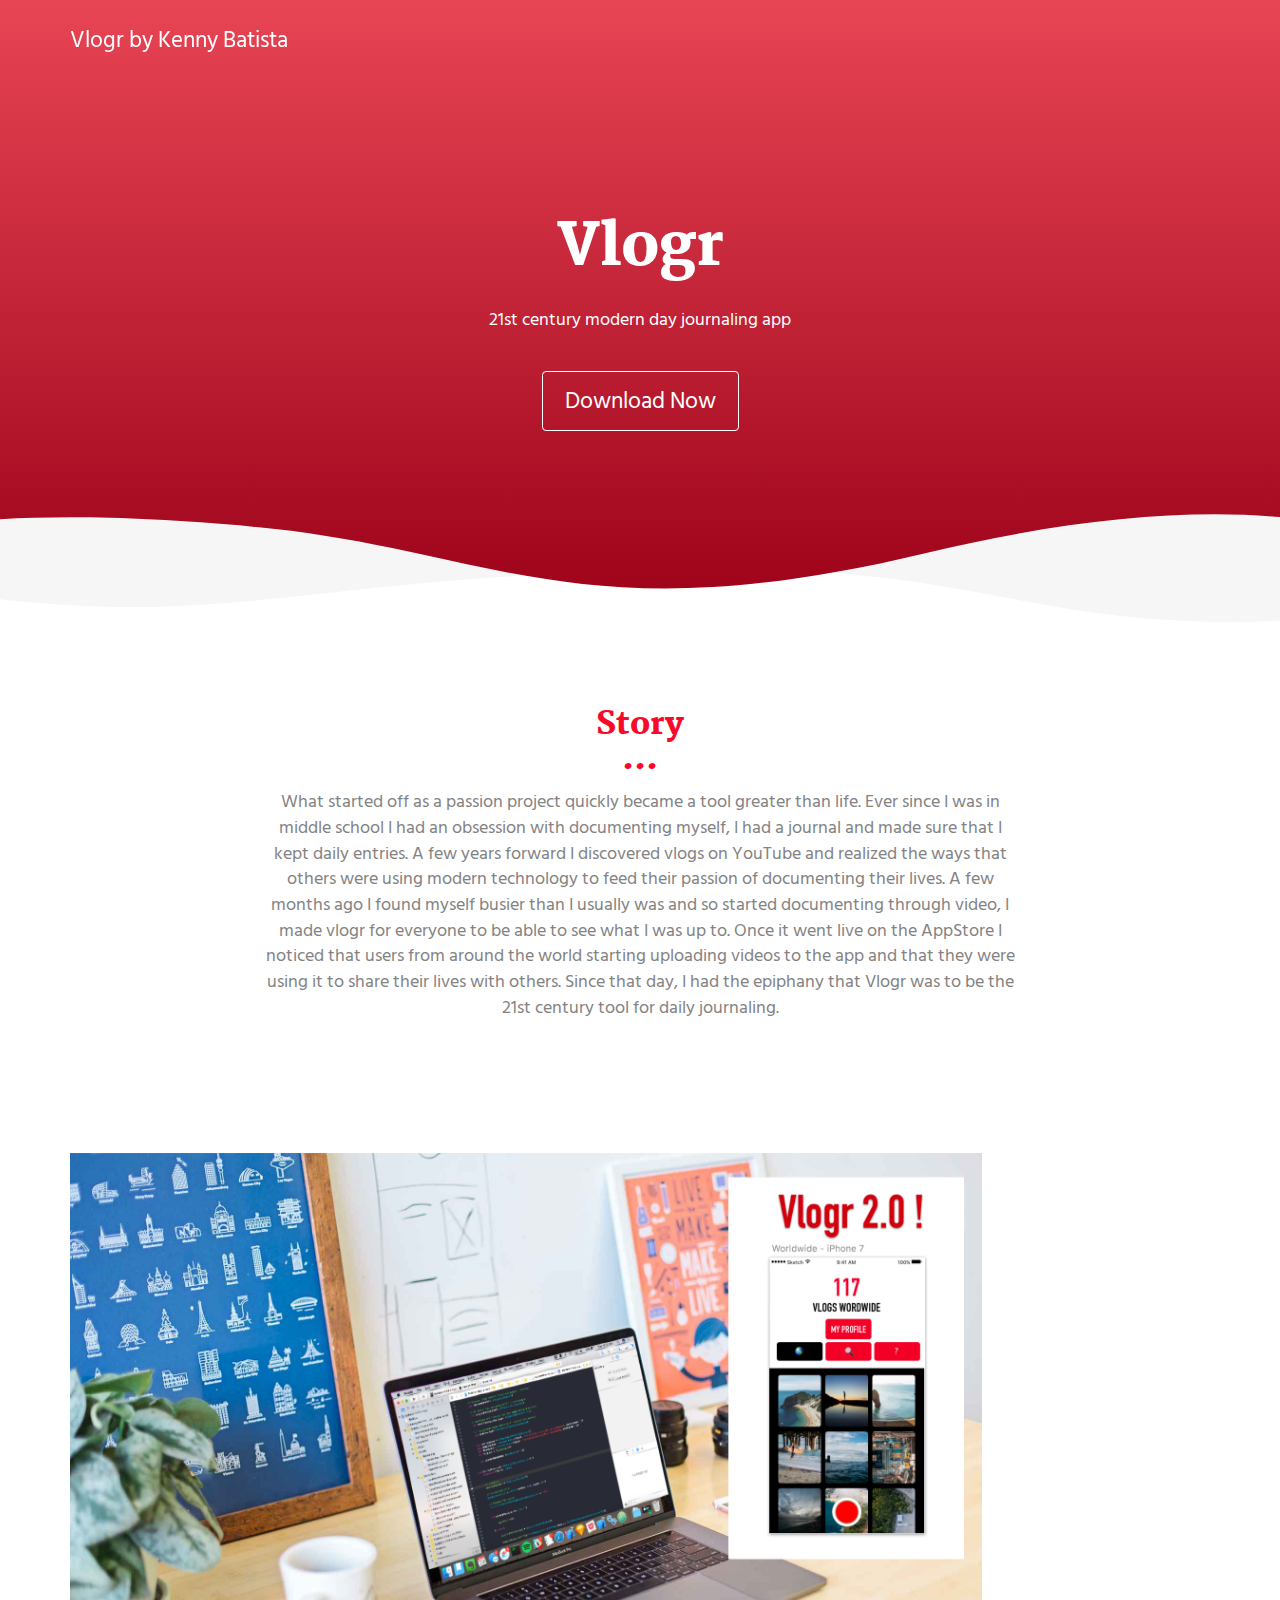
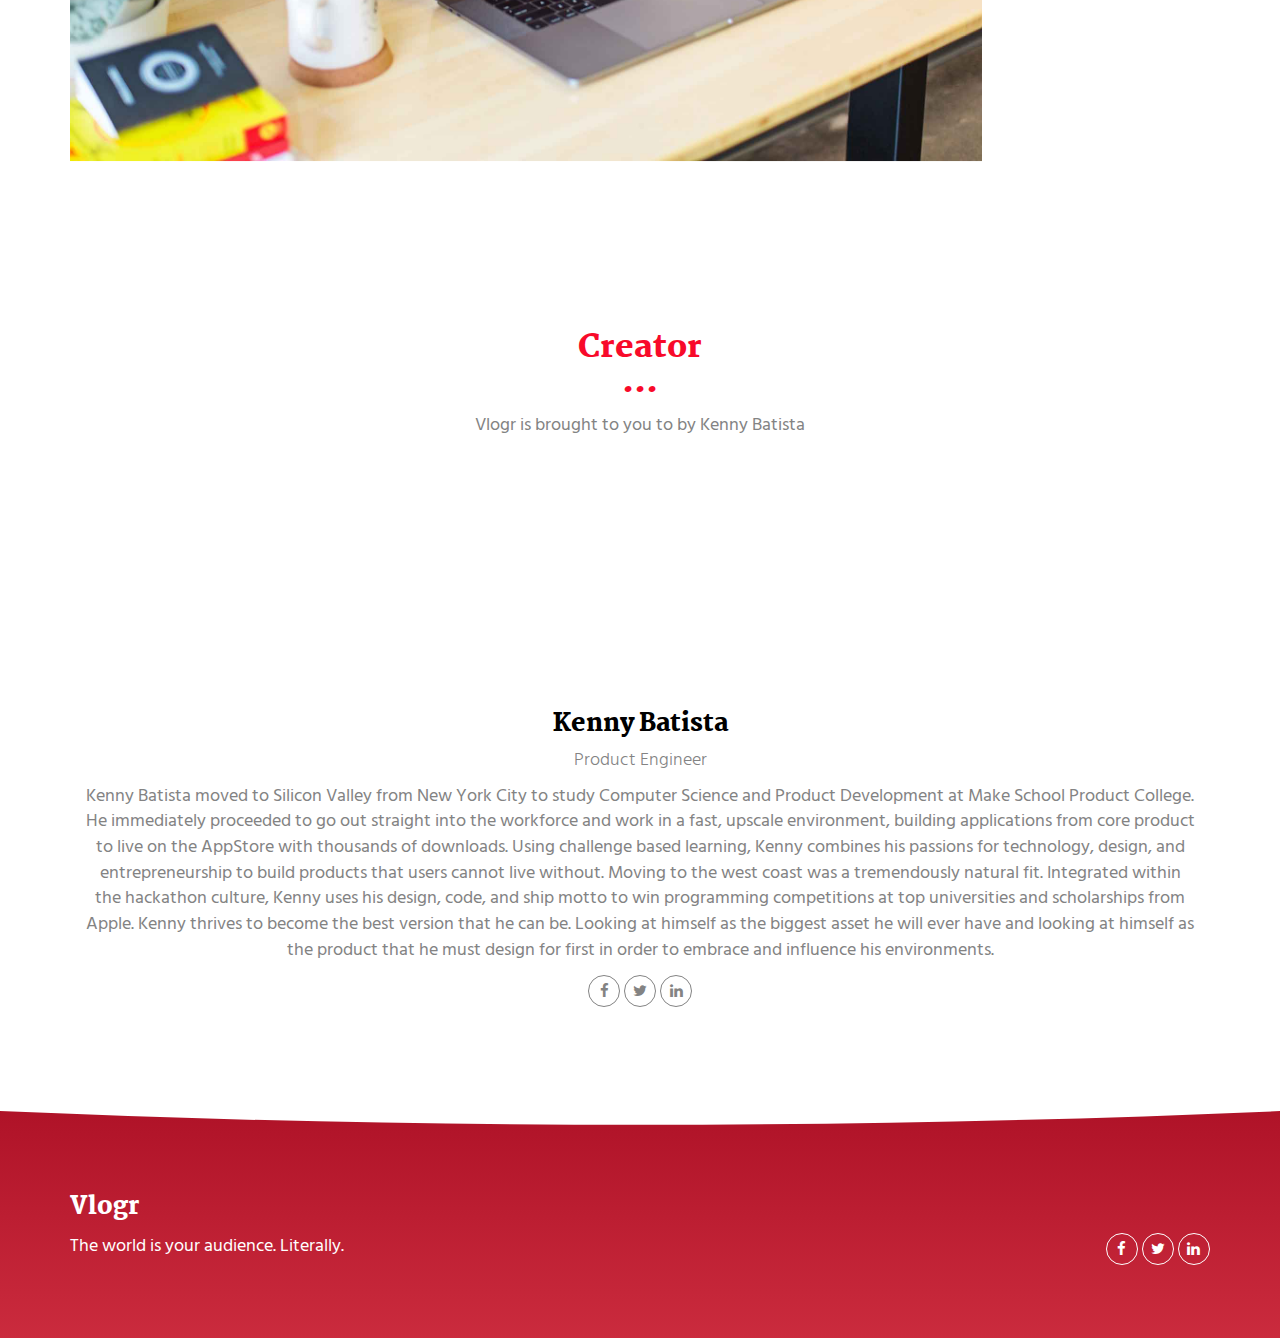
==== commit 7a7e35be: "fixes iPhone width size issues" ====
--- a/index.html
+++ b/index.html
@@ -64,7 +64,7 @@
           <h1>Vlogr</h1>
           <p>21st century modern day journaling app</p>
           <br>
-          <a href="https://itunes.apple.com/us/app/vlogr-share-videos-with-the-world-in-one-place/id1194893793?mt=8" class="btn btn-default btn-lg" title="">Click here to download in the AppStore</a>
+          <a href="https://itunes.apple.com/us/app/vlogr-share-videos-with-the-world-in-one-place/id1194893793?mt=8" class="btn btn-default btn-lg" title="">Download Now</a>
           <!-- <p class="btn btn-default btn-lg">Scroll Down</p> -->
         </div>
       </div>
